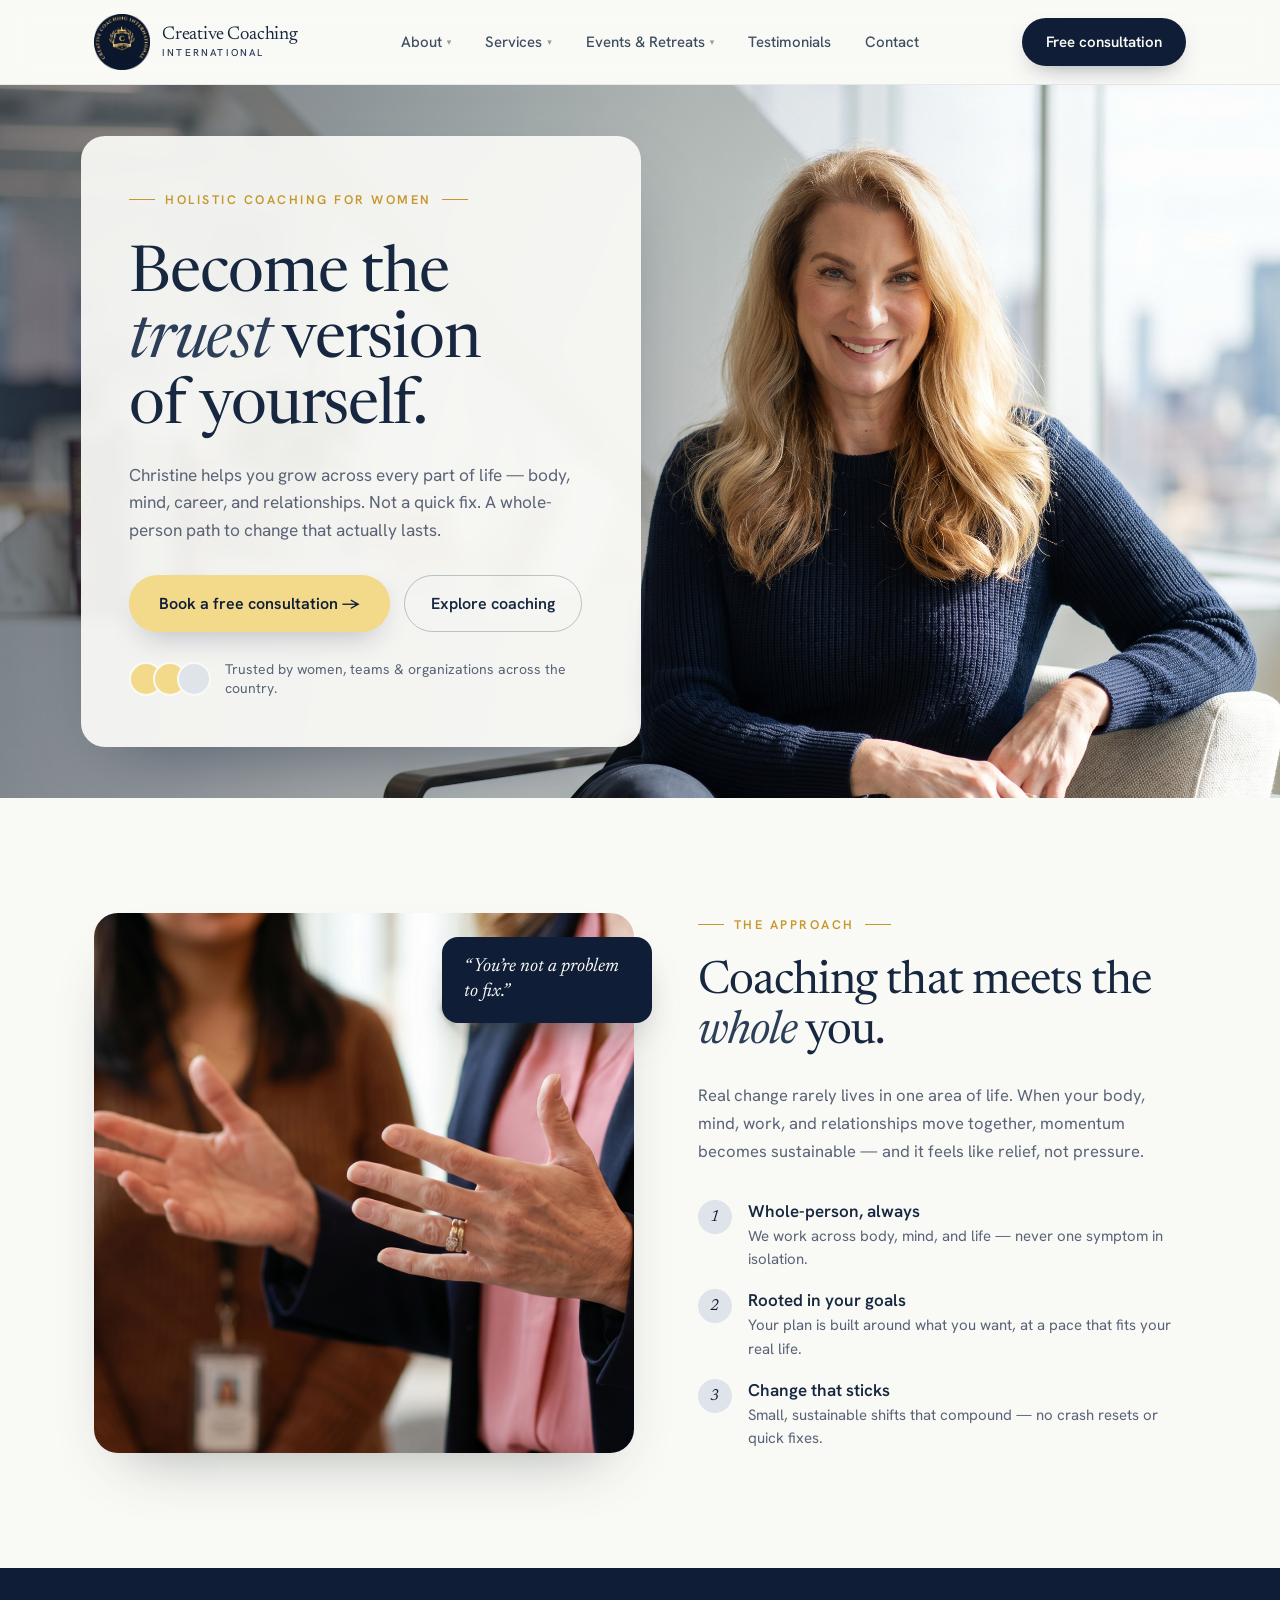
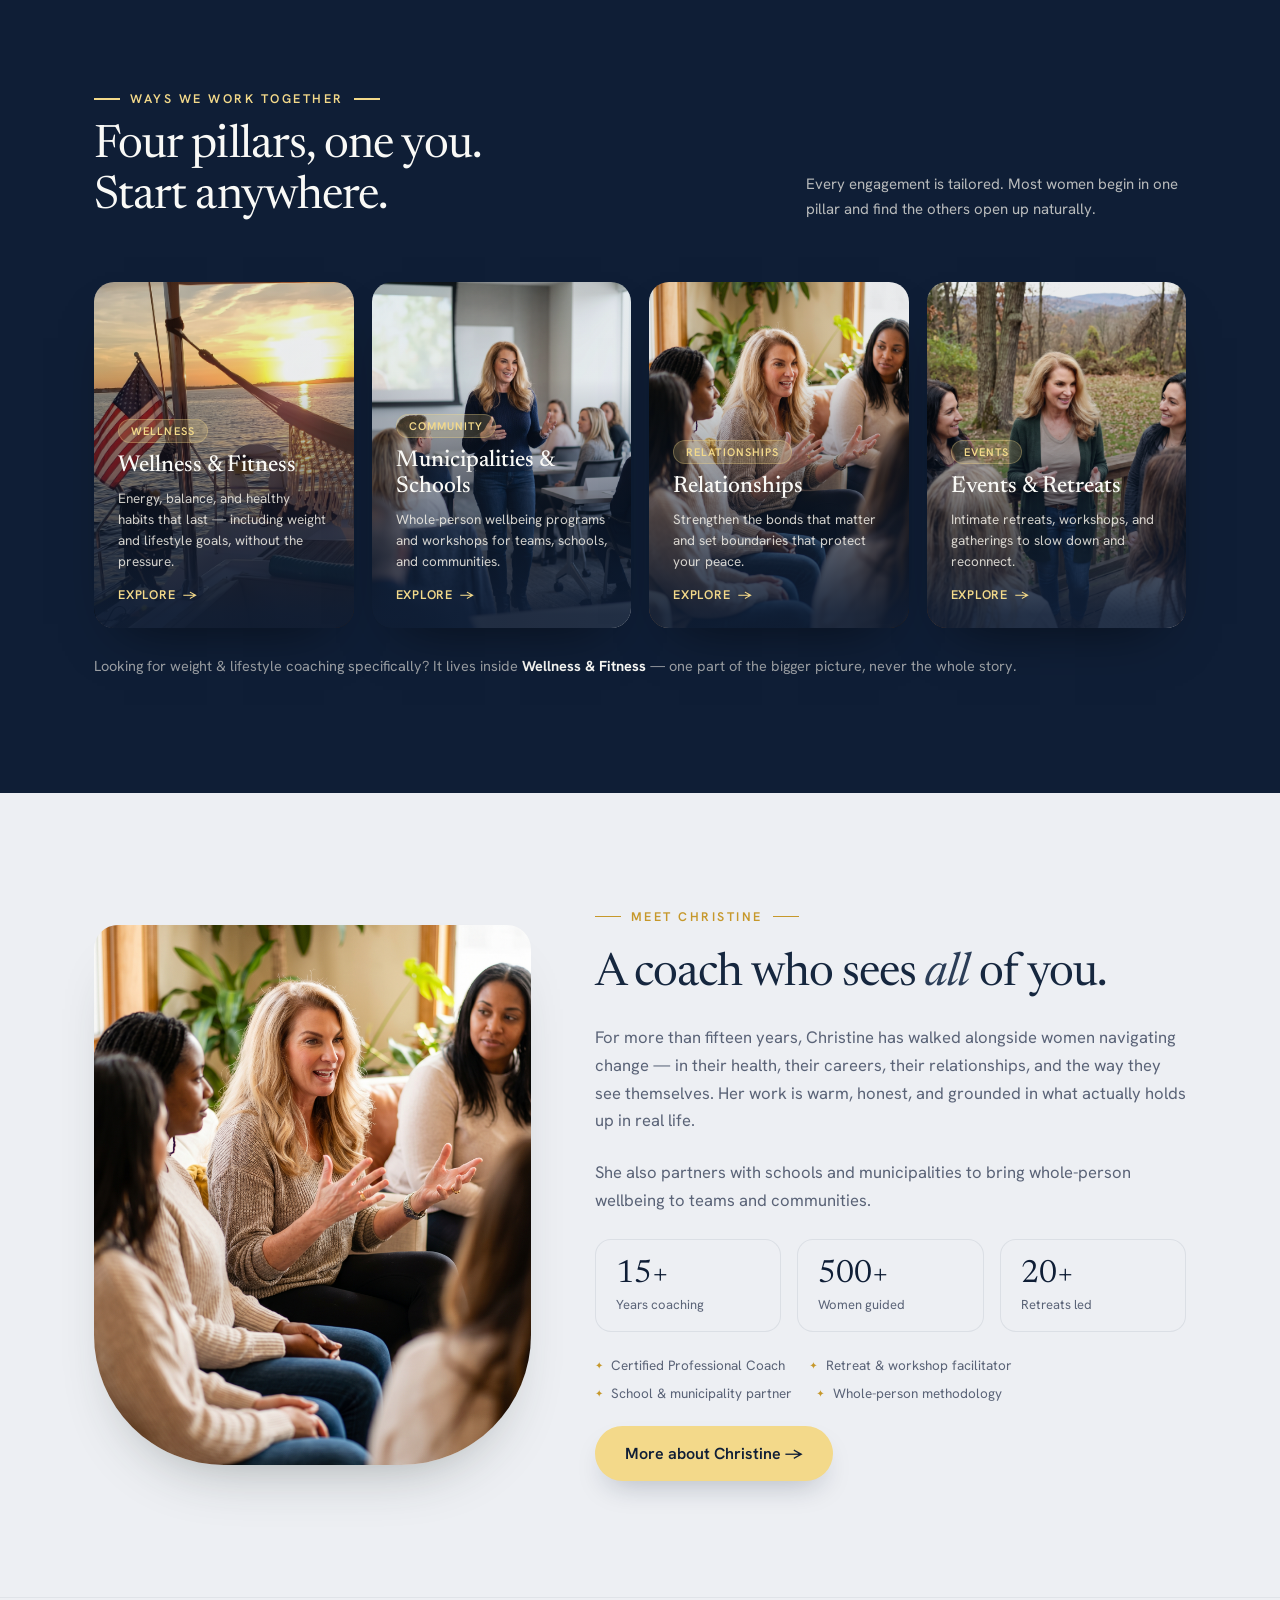
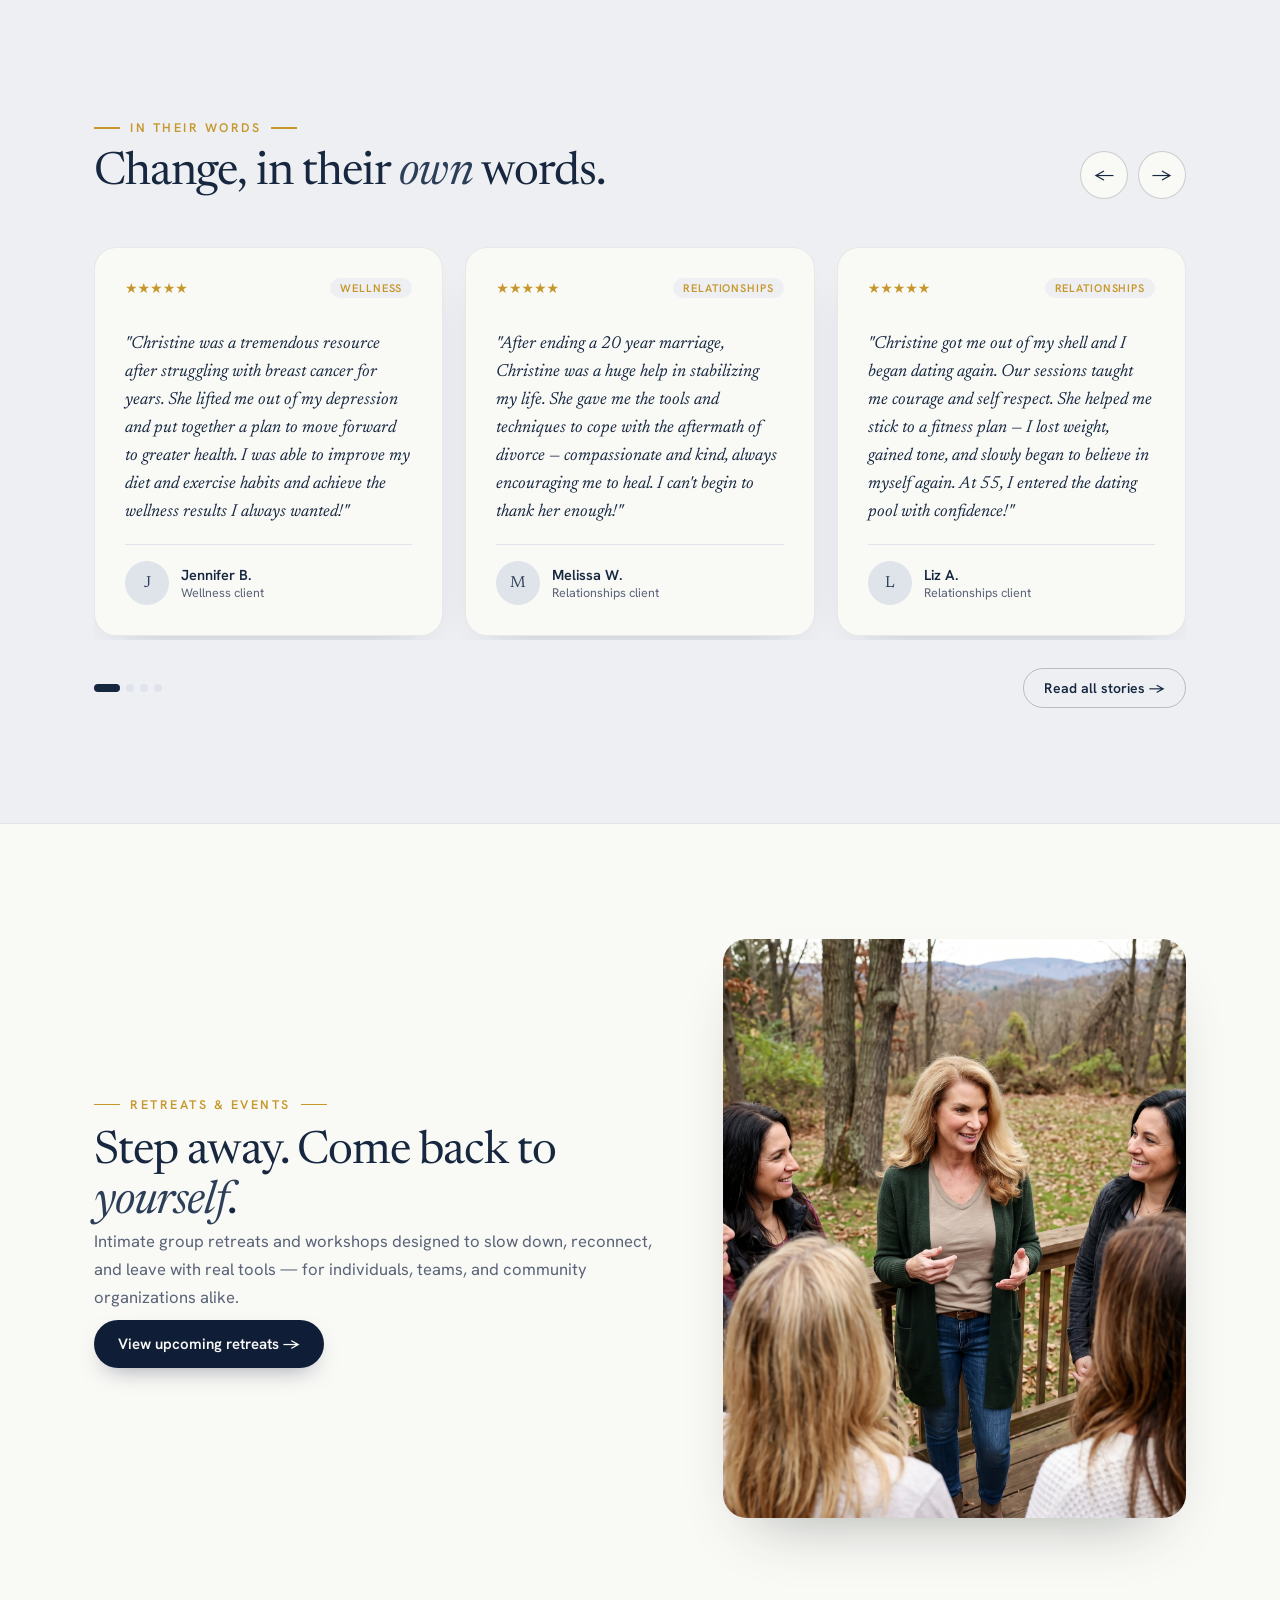
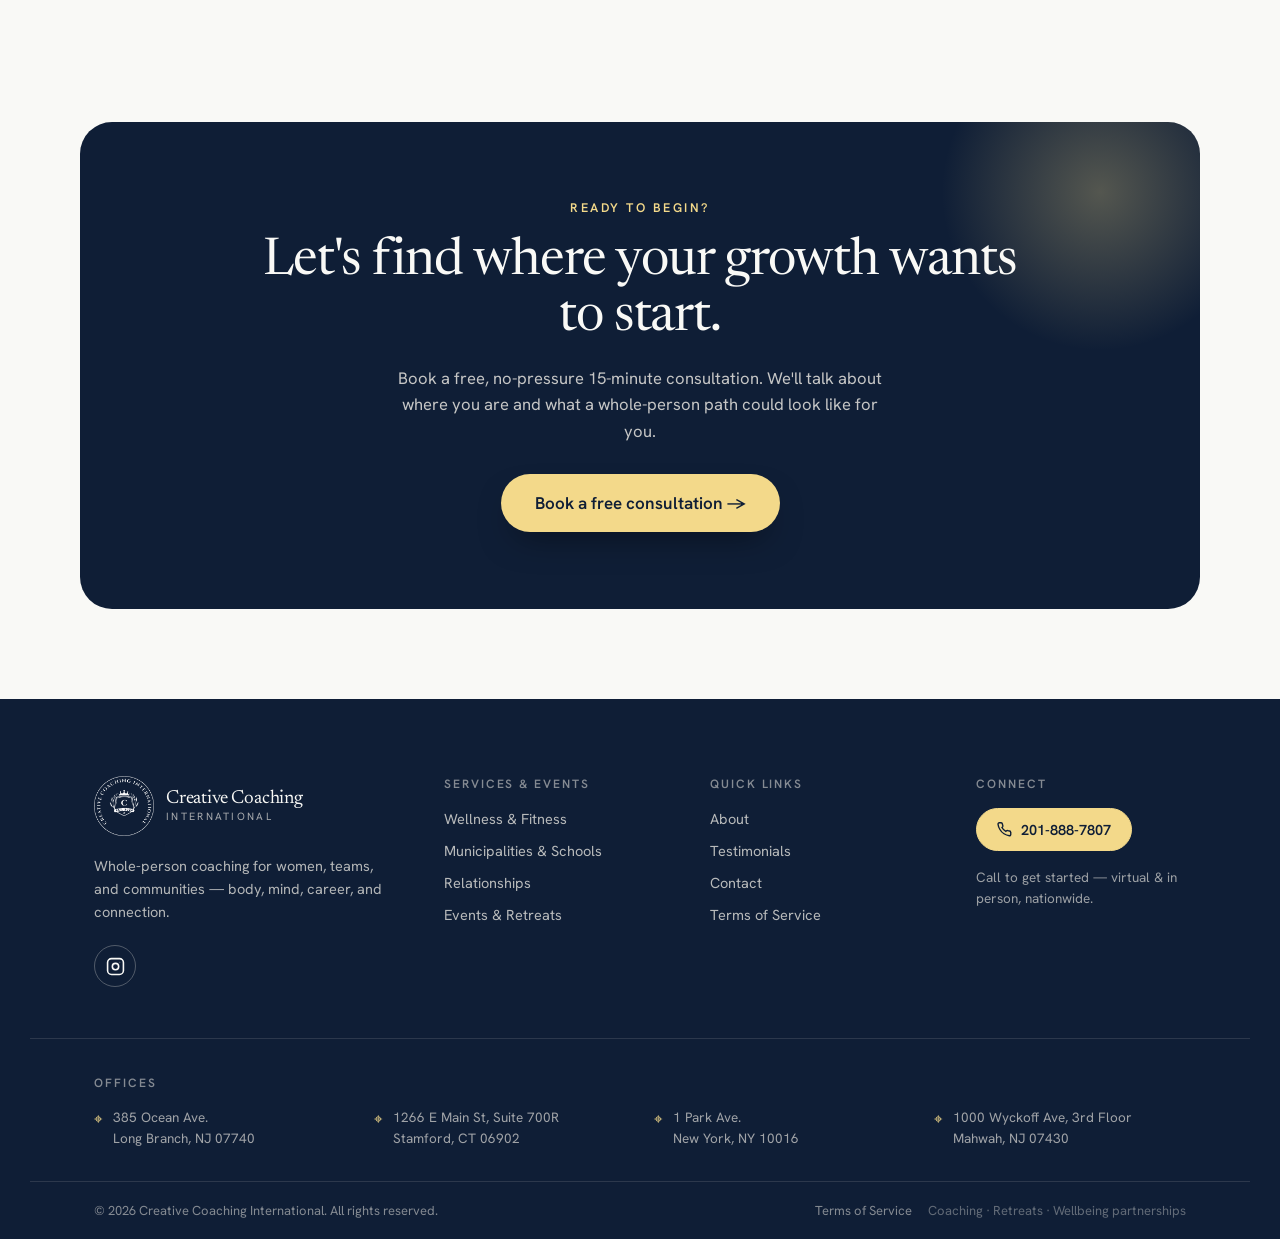
==== index.html @ 6510ab3c "Adding site files" ====
<!doctype html>
<html lang="en">
<head>
<meta charset="UTF-8">
<meta name="viewport" content="width=device-width, initial-scale=1.0">
<title>Creative Coaching International | Holistic Life Coach for Women</title>
<meta name="description" content="Holistic coaching for women — body, mind, career, and relationships. Book a free consultation with Christine today.">
<meta property="og:title" content="Creative Coaching International | Holistic Life Coach for Women">
<meta property="og:description" content="Holistic coaching for women — body, mind, career, and relationships.">
<meta property="og:image" content="images/christine-life-coach-for-women.jpeg">
<link rel="stylesheet" href="cci-styles.css">
<style>
/* ── PAGE-SPECIFIC: Home ── */

.hero {
  position: relative;
  min-height: clamp(500px,76vh,720px);
  display: flex;
  align-items: center;
  overflow: hidden;
}
.hero__bg {
  position: absolute;
  inset: 0;
  width: 100%;
  height: 100%;
  object-fit: cover;
  object-position: center 20%;
}
.hero__scrim {
  position: absolute;
  inset: 0;
  background: linear-gradient(105deg,rgba(15,30,54,.5),rgba(15,30,54,.15) 46%,transparent 70%);
}
.hero__inner {
  position: relative;
  z-index: 2;
  width: 100%;
  max-width: 1220px;
  margin: 0 auto;
  padding: clamp(22px,4vw,52px) clamp(16px,4vw,56px);
  display: grid;
  grid-template-columns: 1fr;
}
.hero__card {
  background: rgba(249,249,246,.94);
  backdrop-filter: blur(7px);
  -webkit-backdrop-filter: blur(7px);
  border-radius: 24px;
  padding: clamp(28px, 4vw, 48px);
  max-width: 560px;
  box-shadow: 0 34px 74px -34px rgba(15,30,54,.55);
  animation: rise .9s cubic-bezier(.2,.7,.2,1) both;
}
.hero__eyebrow { margin-bottom: 16px; color: var(--gold); }
.hero__eyebrow::before, .hero__eyebrow::after { background: var(--gold); }
.hero__title {
  font-family: var(--serif);
  font-weight: 400;
  font-size: clamp(38px,5vw,66px);
  line-height: 1.03;
  letter-spacing: -.02em;
  color: var(--ink);
  margin: 20px 0 0;
  text-wrap: balance;
}
.hero__sub {
  font-size: clamp(16px,1.35vw,19px);
  line-height: 1.6;
  color: var(--muted);
  max-width: 30em;
  margin: 20px 0 0;
}
.hero__btns {
  display: flex;
  gap: 14px;
  flex-wrap: wrap;
  margin-top: 30px;
}
.hero__trust {
  margin-top: 28px;
  display: flex;
  align-items: center;
  gap: 14px;
}
.hero__avatars {
  display: flex;
}
.hero__avatar {
  width: 34px;
  height: 34px;
  border-radius: 50%;
  border: 2px solid var(--cream);
  margin-left: -10px;
  flex-shrink: 0;
}
.hero__avatar:first-child { margin-left: 0; }
.hero__trust-text {
  font-size: 14px;
  color: var(--muted);
  line-height: 1.4;
}

/* Approach */
.approach { background: var(--cream); }
.approach__grid {
  display: grid;
  grid-template-columns: 1.05fr .95fr;
  gap: clamp(36px,5vw,72px);
  align-items: center;
}
.approach__media { position: relative; }
.approach__img {
  width: 100%;
  height: clamp(440px,44vw,540px);
  object-fit: cover;
  border-radius: 24px;
  box-shadow: 0 30px 60px -34px rgba(38,50,42,.42);
}
.approach__quote-card {
  position: absolute;
  top: 24px;
  right: -18px;
  background: var(--forest);
  border-radius: 16px;
  padding: 18px 22px;
  max-width: 210px;
  box-shadow: 0 20px 40px -20px rgba(38,50,42,.6);
  backdrop-filter: blur(6px);
  -webkit-backdrop-filter: blur(6px);
}
.approach__quote-text {
  font-family: var(--serif);
  font-size: 19px;
  font-style: italic;
  line-height: 1.3;
  color: var(--cream);
  margin: 0;
}
.approach__copy { display: flex; flex-direction: column; gap: 24px; }
.approach__principles {
  display: flex;
  flex-direction: column;
  gap: 18px;
  margin-top: 10px;
}
.principle {
  display: flex;
  gap: 16px;
  align-items: flex-start;
}
.principle__badge {
  width: 34px;
  height: 34px;
  border-radius: 50%;
  background: var(--sand);
  color: var(--forest);
  font-family: var(--serif);
  font-style: italic;
  font-size: 16px;
  display: flex;
  align-items: center;
  justify-content: center;
  flex-shrink: 0;
}
.principle__title {
  font-size: 17px;
  font-weight: 600;
  color: var(--ink);
  margin-bottom: 3px;
}
.principle__body { font-size: 15px; color: var(--muted); line-height: 1.55; }

/* Services */
.services {
  background: var(--forest);
  position: relative;
}
.services__header {
  display: flex;
  flex-wrap: wrap;
  align-items: flex-end;
  justify-content: space-between;
  gap: 20px;
  margin-bottom: clamp(40px, 5vw, 60px);
}
.services__header-left { flex: 1; }
.services__header-right {
  flex: 0 1 380px;
}
.services__grid {
  display: grid;
  grid-template-columns: repeat(4, 1fr);
  gap: 18px;
}
.services__note {
  margin: 26px 0 0;
  font-size: 14.5px;
  color: rgba(250,246,238,.6);
  line-height: 1.6;
}
.services__note strong { color: var(--cream); }

/* About */
.about-home { background: var(--cream2); }
.about-home__grid {
  display: grid;
  grid-template-columns: .85fr 1.15fr;
  gap: clamp(36px,5vw,72px);
  align-items: center;
}
.about-home__media { position: relative; }
.about-home__img {
  width: 100%;
  height: clamp(440px,44vw,540px);
  object-fit: cover;
  border-radius: 24px 24px 130px 130px;
  box-shadow: 0 30px 60px -34px rgba(38,50,42,.42);
}
.about-home__copy { display: flex; flex-direction: column; gap: 24px; }
.about-home__creds {
  display: flex;
  flex-wrap: wrap;
  gap: 10px 24px;
}
.about-home__cred {
  display: inline-flex;
  align-items: center;
  gap: 8px;
  font-size: 13.5px;
  color: var(--muted);
}
.about-home__cred-icon {
  color: var(--gold);
  font-size: 10px;
  flex-shrink: 0;
}

/* Testimonials */
.testimonials-home {
  background: var(--cream2);
  border-top: 1px solid rgba(22,39,63,.06);
  border-bottom: 1px solid rgba(22,39,63,.06);
}
.testimonials-home__header {
  display: flex;
  align-items: flex-end;
  justify-content: space-between;
  gap: 20px;
  margin-bottom: clamp(32px, 4vw, 48px);
}
.testimonials-home__heading { flex: 1; }
.testimonials-home__nav {
  display: flex;
  align-items: center;
  gap: 10px;
  flex-shrink: 0;
}

/* Retreats */
.retreats-section {
  background: var(--cream);
}
.retreats-section__grid {
  display: grid;
  grid-template-columns: 1.1fr .9fr;
  gap: clamp(40px,5vw,80px);
  align-items: center;
}
.retreats-section__img {
  width: 100%;
  aspect-ratio: 4/5;
  object-fit: cover;
  border-radius: 24px;
  box-shadow: var(--sh-img);
}

/* Responsive */
@media (max-width: 1100px) {
  .services__grid { grid-template-columns: repeat(2, 1fr); }
}
@media (max-width: 960px) {
  .approach__grid { grid-template-columns: 1fr; }
  .approach__quote-card { right: 0; top: 24px; max-width: 210px; padding: 18px 20px; }
  .about-home__grid { grid-template-columns: 1fr; }
  .about-home__img { max-width: 480px; aspect-ratio: 4/5; border-radius: 20px; }
  .retreats-section__grid { grid-template-columns: 1fr; }
  .services__header { flex-direction: column; }
}
@media (max-width: 768px) {
  .testimonials-home__header { flex-direction: column; align-items: flex-start; }
}
@media (max-width: 600px) {
  .services__grid { grid-template-columns: 1fr; }
  .hero__card { max-width: 100%; }
  .approach__quote-card { position: static; margin-top: 20px; }
}
</style>
</head>
<body>

<!-- HEADER -->
<header class="site-header">
  <div class="site-header__inner">
    <a href="index.html" class="site-header__logo" aria-label="Creative Coaching International home">
      <img src="images/creative-coaching-international-logo.png" alt="" class="site-header__logo-img" width="56" height="56">
      <div class="site-header__logo-text">
        <span class="site-header__logo-name">Creative Coaching</span>
        <span class="site-header__logo-sub">International</span>
      </div>
    </a>
    <nav class="site-header__nav" aria-label="Primary navigation">
      <div class="dropdown" role="none">
        <button class="dropdown__toggle nav-link" aria-haspopup="true" aria-expanded="false">
          About <span class="dropdown__arrow" aria-hidden="true">▾</span>
        </button>
        <div class="dropdown__menu" role="menu">
          <a href="about.html#aboutus"  class="dropdown__item" role="menuitem">About Us</a>
          <a href="about.html#bio"      class="dropdown__item" role="menuitem">Bio</a>
          <a href="about.html#career"   class="dropdown__item" role="menuitem">Career</a>
          <a href="about.html#mission"  class="dropdown__item" role="menuitem">Mission</a>
        </div>
      </div>
      <div class="dropdown" role="none">
        <button class="dropdown__toggle nav-link" aria-haspopup="true" aria-expanded="false">
          Services <span class="dropdown__arrow" aria-hidden="true">▾</span>
        </button>
        <div class="dropdown__menu" role="menu">
          <a href="wellness.html"       class="dropdown__item" role="menuitem">Wellness &amp; Fitness</a>
          <a href="schools.html"        class="dropdown__item" role="menuitem">Municipalities &amp; Schools</a>
          <a href="relationships.html"  class="dropdown__item" role="menuitem">Relationships</a>
        </div>
      </div>
      <div class="dropdown" role="none">
        <button class="dropdown__toggle nav-link" aria-haspopup="true" aria-expanded="false">
          Events &amp; Retreats <span class="dropdown__arrow" aria-hidden="true">▾</span>
        </button>
        <div class="dropdown__menu" role="menu">
          <a href="events.html#retreats"  class="dropdown__item" role="menuitem">Retreats &amp; Workshops</a>
          <a href="events.html#book"      class="dropdown__item" role="menuitem">Book an Event</a>
          <a href="events.html#offerings" class="dropdown__item" role="menuitem">Ways to Gather</a>
          <a href="events.html#past"      class="dropdown__item" role="menuitem">Past Events</a>
        </div>
      </div>
      <a href="testimonials.html" class="nav-link">Testimonials</a>
      <a href="contact.html"      class="nav-link">Contact</a>
    </nav>
    <a href="contact.html" class="btn btn-dark site-header__cta">Free consultation</a>
    <button class="hamburger" id="hamburger" aria-label="Open menu" aria-expanded="false" aria-controls="mobileMenu">
      <span class="hamburger__bar"></span><span class="hamburger__bar"></span><span class="hamburger__bar"></span>
    </button>
  </div>
</header>

<!-- MOBILE MENU -->
<div class="mobile-menu" id="mobileMenu" aria-modal="true" role="dialog" aria-label="Navigation menu">
  <div class="mobile-menu__top">
    <span class="mobile-menu__brand">Creative Coaching</span>
    <button class="mobile-menu__close" id="mobileClose" aria-label="Close menu">&times;</button>
  </div>
  <nav class="mobile-menu__nav">
    <a href="index.html"         class="mobile-menu__link">Home</a>
    <a href="about.html"         class="mobile-menu__link">About</a>
    <a href="wellness.html"      class="mobile-menu__sub">— Wellness &amp; Fitness</a>
    <a href="schools.html"       class="mobile-menu__sub">— Municipalities &amp; Schools</a>
    <a href="relationships.html" class="mobile-menu__sub">— Relationships</a>
    <a href="events.html"        class="mobile-menu__link">Events &amp; Retreats</a>
    <a href="testimonials.html"  class="mobile-menu__link">Testimonials</a>
    <a href="contact.html"       class="mobile-menu__link">Contact</a>
  </nav>
  <a href="contact.html" class="mobile-menu__cta">Book a free 15-min consultation</a>
</div>

<!-- HERO -->
<section class="hero" aria-label="Hero">
  <img src="images/christine-life-coach-for-women.jpeg" alt="Christine, holistic life coach for women" class="hero__bg">
  <div class="hero__scrim" aria-hidden="true"></div>
  <div class="hero__inner">
    <div class="hero__card">
      <p class="eyebrow hero__eyebrow">Holistic coaching for women</p>
      <h1 class="hero__title">Become the <em style="font-style:italic;color:var(--olive);">truest</em> version of yourself.</h1>
      <p class="hero__sub">Christine helps you grow across every part of life — body, mind, career, and relationships. Not a quick fix. A whole-person path to change that actually lasts.</p>
      <div class="hero__btns">
        <a href="contact.html" class="btn btn-gold">Book a free consultation →</a>
        <a href="#services"    class="btn btn-outline">Explore coaching</a>
      </div>
      <div class="hero__trust" aria-label="Social proof">
        <div class="hero__avatars" aria-hidden="true">
          <div class="hero__avatar" style="background:#F3D98A;"></div>
          <div class="hero__avatar" style="background:#F3D98A;"></div>
          <div class="hero__avatar" style="background:#DFE3EA;"></div>
        </div>
        <p class="hero__trust-text">Trusted by women, teams &amp; organizations across the country.</p>
      </div>
    </div>
  </div>
</section>

<!-- APPROACH -->
<section id="approach" class="approach section-pad" aria-labelledby="approach-heading">
  <div class="container">
    <div class="approach__grid">
      <div class="approach__media">
        <img src="images/womens-life-coaching-support.jpeg" alt="Christine coaching a woman" class="approach__img">
        <div class="approach__quote-card" aria-hidden="true">
          <p class="approach__quote-text">&#8220;You&#8217;re not a problem to fix.&#8221;</p>
        </div>
      </div>
      <div class="approach__copy">
        <p class="eyebrow" style="color:var(--gold);">The approach</p>
        <h2 class="h-section" id="approach-heading">Coaching that meets the <em class="h-em">whole</em> you.</h2>
        <p class="body-lg">Real change rarely lives in one area of life. When your body, mind, work, and relationships move together, momentum becomes sustainable — and it feels like relief, not pressure.</p>
        <div class="approach__principles" role="list">
          <div class="principle" role="listitem">
            <div class="principle__badge" aria-hidden="true">1</div>
            <div>
              <p class="principle__title">Whole-person, always</p>
              <p class="principle__body">We work across body, mind, and life — never one symptom in isolation.</p>
            </div>
          </div>
          <div class="principle" role="listitem">
            <div class="principle__badge" aria-hidden="true">2</div>
            <div>
              <p class="principle__title">Rooted in your goals</p>
              <p class="principle__body">Your plan is built around what you want, at a pace that fits your real life.</p>
            </div>
          </div>
          <div class="principle" role="listitem">
            <div class="principle__badge" aria-hidden="true">3</div>
            <div>
              <p class="principle__title">Change that sticks</p>
              <p class="principle__body">Small, sustainable shifts that compound — no crash resets or quick fixes.</p>
            </div>
          </div>
        </div>
      </div>
    </div>
  </div>
</section>

<!-- SERVICES -->
<section id="services" class="services section-pad" aria-labelledby="services-heading">
  <div class="container">
    <div class="services__header">
      <div class="services__header-left">
        <p class="eyebrow services__eyebrow eyebrow--light" style="margin-bottom:14px;">Ways we work together</p>
        <h2 class="h-section" id="services-heading" style="color:var(--cream);margin-bottom:0;max-width:15em;">Four pillars, one you.<br>Start anywhere.</h2>
      </div>
      <div class="services__header-right">
        <p class="body-lg body-lg--light" style="margin:0;font-size:15px;color:rgba(250,246,238,.72);">Every engagement is tailored. Most women begin in one pillar and find the others open up naturally.</p>
      </div>
    </div>
    <div class="services__grid">
      <a href="wellness.html" class="svc-card" aria-label="Wellness &amp; Fitness">
        <img src="images/find-your-focus-relax-retreat.jpeg" alt="Wellness retreat" class="svc-card__img">
        <div class="svc-card__overlay" aria-hidden="true"></div>
        <div class="svc-card__body">
          <span class="svc-card__tag">Wellness</span>
          <h3 class="svc-card__title">Wellness &amp; Fitness</h3>
          <p class="svc-card__desc">Energy, balance, and healthy habits that last — including weight and lifestyle goals, without the pressure.</p>
          <span class="svc-card__arrow" aria-hidden="true">Explore &nbsp;→</span>
        </div>
      </a>
      <a href="schools.html" class="svc-card" aria-label="Municipalities &amp; Schools">
        <img src="images/coaching-women-group-outing.jpeg" alt="Group coaching outing" class="svc-card__img">
        <div class="svc-card__overlay" aria-hidden="true"></div>
        <div class="svc-card__body">
          <span class="svc-card__tag">Community</span>
          <h3 class="svc-card__title">Municipalities &amp; Schools</h3>
          <p class="svc-card__desc">Whole-person wellbeing programs and workshops for teams, schools, and communities.</p>
          <span class="svc-card__arrow" aria-hidden="true">Explore &nbsp;→</span>
        </div>
      </a>
      <a href="relationships.html" class="svc-card" aria-label="Relationships">
        <img src="images/meet-christine-life-coach.jpeg" alt="Relationship coaching" class="svc-card__img">
        <div class="svc-card__overlay" aria-hidden="true"></div>
        <div class="svc-card__body">
          <span class="svc-card__tag">Relationships</span>
          <h3 class="svc-card__title">Relationships</h3>
          <p class="svc-card__desc">Strengthen the bonds that matter and set boundaries that protect your peace.</p>
          <span class="svc-card__arrow" aria-hidden="true">Explore &nbsp;→</span>
        </div>
      </a>
      <a href="events.html" class="svc-card" aria-label="Events &amp; Retreats">
        <img src="images/womens-wellness-retreat-group.jpeg" alt="Women's wellness retreat group" class="svc-card__img">
        <div class="svc-card__overlay" aria-hidden="true"></div>
        <div class="svc-card__body">
          <span class="svc-card__tag">Events</span>
          <h3 class="svc-card__title">Events &amp; Retreats</h3>
          <p class="svc-card__desc">Intimate retreats, workshops, and gatherings to slow down and reconnect.</p>
          <span class="svc-card__arrow" aria-hidden="true">Explore &nbsp;→</span>
        </div>
      </a>
    </div>
    <p class="services__note">Looking for weight &amp; lifestyle coaching specifically? It lives inside <strong>Wellness &amp; Fitness</strong> — one part of the bigger picture, never the whole story.</p>
  </div>
</section>

<!-- ABOUT / MEET CHRISTINE -->
<section id="about" class="about-home section-pad" aria-labelledby="about-heading">
  <div class="container">
    <div class="about-home__grid">
      <div class="about-home__media">
        <img src="images/meet-christine-life-coach.jpeg" alt="Christine, life coach" class="about-home__img">
      </div>
      <div class="about-home__copy">
        <p class="eyebrow" style="color:var(--gold);">Meet Christine</p>
        <h2 class="h-section" id="about-heading">A coach who sees <em class="h-em">all</em> of you.</h2>
        <p class="body-lg">For more than fifteen years, Christine has walked alongside women navigating change — in their health, their careers, their relationships, and the way they see themselves. Her work is warm, honest, and grounded in what actually holds up in real life.</p>
        <p class="body-lg">She also partners with schools and municipalities to bring whole-person wellbeing to teams and communities.</p>
        <div class="stats-row" aria-label="Key statistics">
          <div class="stat-chip">
            <div class="stat-chip__num">15+</div>
            <div class="stat-chip__label">Years coaching</div>
          </div>
          <div class="stat-chip">
            <div class="stat-chip__num">500+</div>
            <div class="stat-chip__label">Women guided</div>
          </div>
          <div class="stat-chip">
            <div class="stat-chip__num">20+</div>
            <div class="stat-chip__label">Retreats led</div>
          </div>
        </div>
        <div class="about-home__creds" aria-label="Credentials">
          <div class="about-home__cred"><span class="about-home__cred-icon">✦</span>Certified Professional Coach</div>
          <div class="about-home__cred"><span class="about-home__cred-icon">✦</span>Retreat &amp; workshop facilitator</div>
          <div class="about-home__cred"><span class="about-home__cred-icon">✦</span>School &amp; municipality partner</div>
          <div class="about-home__cred"><span class="about-home__cred-icon">✦</span>Whole-person methodology</div>
        </div>
        <div>
          <a href="about.html" class="btn btn-gold">More about Christine →</a>
        </div>
      </div>
    </div>
  </div>
</section>

<!-- TESTIMONIALS CAROUSEL -->
<section class="testimonials-home section-pad" aria-labelledby="testimonials-heading">
  <div class="container">
    <div class="testimonials-home__header">
      <div class="testimonials-home__heading">
        <p class="eyebrow" style="margin-bottom:12px;">In their words</p>
        <h2 class="h-section" id="testimonials-heading">Change, in their <em class="h-em">own</em> words.</h2>
      </div>
      <div class="testimonials-home__nav">
        <button class="tcar-btn" id="tcarPrev" aria-label="Previous testimonial">&#8592;</button>
        <button class="tcar-btn" id="tcarNext" aria-label="Next testimonial">&#8594;</button>
      </div>
    </div>

    <div class="tcar-wrap">
      <div class="tcar-track" id="tcarTrack" aria-live="polite">

        <article class="tcar-card">
          <div style="display:flex;align-items:center;justify-content:space-between;margin-bottom:14px;">
            <div class="tcar-stars" aria-label="5 stars">★★★★★</div>
            <span class="tcar-tag">Wellness</span>
          </div>
          <blockquote class="tcar-quote">"Christine was a tremendous resource after struggling with breast cancer for years. She lifted me out of my depression and put together a plan to move forward to greater health. I was able to improve my diet and exercise habits and achieve the wellness results I always wanted!"</blockquote>
          <div class="tcar-footer">
            <div class="tcar-avatar" aria-hidden="true">J</div>
            <div>
              <div class="tcar-name">Jennifer B.</div>
              <div class="tcar-role">Wellness client</div>
            </div>
          </div>
        </article>

        <article class="tcar-card">
          <div style="display:flex;align-items:center;justify-content:space-between;margin-bottom:14px;">
            <div class="tcar-stars" aria-label="5 stars">★★★★★</div>
            <span class="tcar-tag">Relationships</span>
          </div>
          <blockquote class="tcar-quote">"After ending a 20 year marriage, Christine was a huge help in stabilizing my life. She gave me the tools and techniques to cope with the aftermath of divorce — compassionate and kind, always encouraging me to heal. I can't begin to thank her enough!"</blockquote>
          <div class="tcar-footer">
            <div class="tcar-avatar" aria-hidden="true">M</div>
            <div>
              <div class="tcar-name">Melissa W.</div>
              <div class="tcar-role">Relationships client</div>
            </div>
          </div>
        </article>

        <article class="tcar-card">
          <div style="display:flex;align-items:center;justify-content:space-between;margin-bottom:14px;">
            <div class="tcar-stars" aria-label="5 stars">★★★★★</div>
            <span class="tcar-tag">Relationships</span>
          </div>
          <blockquote class="tcar-quote">"Christine got me out of my shell and I began dating again. Our sessions taught me courage and self respect. She helped me stick to a fitness plan — I lost weight, gained tone, and slowly began to believe in myself again. At 55, I entered the dating pool with confidence!"</blockquote>
          <div class="tcar-footer">
            <div class="tcar-avatar" aria-hidden="true">L</div>
            <div>
              <div class="tcar-name">Liz A.</div>
              <div class="tcar-role">Relationships client</div>
            </div>
          </div>
        </article>

        <article class="tcar-card">
          <div style="display:flex;align-items:center;justify-content:space-between;margin-bottom:14px;">
            <div class="tcar-stars" aria-label="5 stars">★★★★★</div>
            <span class="tcar-tag">Career</span>
          </div>
          <blockquote class="tcar-quote">"After being laid off at 60 from a corporate career, Christine motivated me to look within and see what I wanted from the rest of my life. We navigated self-employment together, and I found the satisfaction I always wanted in business ownership. I love my new life now."</blockquote>
          <div class="tcar-footer">
            <div class="tcar-avatar" aria-hidden="true">J</div>
            <div>
              <div class="tcar-name">Jessica N.</div>
              <div class="tcar-role">Career client</div>
            </div>
          </div>
        </article>

      </div>
    </div>

    <div class="tcar-controls" aria-label="Carousel controls">
      <div class="tcar-dots" id="tcarDots" role="group" aria-label="Testimonial pagination"></div>
      <a href="testimonials.html" class="btn btn-outline" style="margin-left:auto;font-size:14px;padding:10px 20px;">Read all stories →</a>
    </div>
  </div>
</section>

<!-- RETREATS -->
<section id="retreats" class="retreats-section section-pad" aria-labelledby="retreats-heading">
  <div class="container">
    <div class="retreats-section__grid">
      <div>
        <p class="eyebrow" style="margin-bottom:14px;">Retreats &amp; events</p>
        <h2 class="h-section" id="retreats-heading">Step away. Come back to <em class="h-em">yourself</em>.</h2>
        <p class="body-lg">Intimate group retreats and workshops designed to slow down, reconnect, and leave with real tools — for individuals, teams, and community organizations alike.</p>
        <a href="events.html#book" class="btn btn-dark" style="margin-top:8px;">View upcoming retreats →</a>
      </div>
      <div>
        <img src="images/womens-wellness-retreat-group.jpeg" alt="Women's wellness retreat group" class="retreats-section__img">
      </div>
    </div>
  </div>
</section>

<!-- BOOK CTA -->
<section id="book" style="padding:clamp(48px,7vw,96px) clamp(16px,5vw,64px);">
  <div style="max-width:1120px;margin:0 auto;background:var(--forest);color:var(--cream);border-radius:32px;padding:clamp(44px,6vw,80px) clamp(28px,5vw,72px);text-align:center;position:relative;overflow:hidden;">
    <div aria-hidden="true" style="position:absolute;top:-90px;right:-60px;width:320px;height:320px;border-radius:50%;background:radial-gradient(circle,rgba(243,217,138,.3),transparent 70%);pointer-events:none;"></div>
    <p style="position:relative;text-transform:uppercase;letter-spacing:.2em;font-size:12.5px;font-weight:600;color:var(--clay2);margin:0 0 18px;">Ready to begin?</p>
    <h2 style="position:relative;font-family:var(--serif);font-weight:400;font-size:clamp(30px,4.2vw,52px);line-height:1.08;letter-spacing:-.02em;color:var(--cream);margin:0 auto;max-width:15em;">Let's find where your growth wants to start.</h2>
    <p style="position:relative;font-size:clamp(16px,1.3vw,18px);line-height:1.6;color:rgba(250,246,238,.78);max-width:30em;margin:18px auto 0;">Book a free, no-pressure 15-minute consultation. We'll talk about where you are and what a whole-person path could look like for you.</p>
    <a href="contact.html" style="position:relative;display:inline-flex;align-items:center;gap:10px;margin-top:30px;background:var(--clay);color:var(--forest);text-decoration:none;padding:18px 34px;border-radius:999px;font-weight:600;font-size:17px;box-shadow:0 16px 34px -14px rgba(0,0,0,.5);">Book a free consultation →</a>
  </div>
</section>

<!-- FOOTER -->
<footer class="site-footer">
  <div class="site-footer__top">
    <div class="site-footer__brand">
      <div class="site-footer__logo">
        <img src="images/creative-coaching-international-logo-white.png" alt="Creative Coaching International logo" class="site-footer__logo-img" width="60" height="60">
        <div class="site-footer__logo-text">
          <span class="site-footer__logo-name">Creative Coaching</span>
          <span class="site-footer__logo-sub">International</span>
        </div>
      </div>
      <p class="site-footer__tagline">Whole-person coaching for women, teams, and communities — body, mind, career, and connection.</p>
      <a href="https://www.instagram.com/creativecoachinginternational/" target="_blank" rel="noopener" class="site-footer__ig-btn" aria-label="Instagram">
        <svg width="19" height="19" viewBox="0 0 24 24" fill="none" stroke="currentColor" stroke-width="2" aria-hidden="true"><rect x="2" y="2" width="20" height="20" rx="5" ry="5"/><circle cx="12" cy="12" r="4"/><circle cx="17.5" cy="6.5" r=".5" fill="currentColor" stroke="none"/></svg>
      </a>
    </div>
    <div>
      <p class="site-footer__col-title">Services &amp; Events</p>
      <ul class="site-footer__col-links">
        <li><a href="wellness.html"      class="site-footer__link">Wellness &amp; Fitness</a></li>
        <li><a href="schools.html"       class="site-footer__link">Municipalities &amp; Schools</a></li>
        <li><a href="relationships.html" class="site-footer__link">Relationships</a></li>
        <li><a href="events.html"        class="site-footer__link">Events &amp; Retreats</a></li>
      </ul>
    </div>
    <div>
      <p class="site-footer__col-title">Quick Links</p>
      <ul class="site-footer__col-links">
        <li><a href="about.html"        class="site-footer__link">About</a></li>
        <li><a href="testimonials.html" class="site-footer__link">Testimonials</a></li>
        <li><a href="contact.html"      class="site-footer__link">Contact</a></li>
        <li><a href="terms.html"        class="site-footer__link">Terms of Service</a></li>
      </ul>
    </div>
    <div>
      <p class="site-footer__col-title">Connect</p>
      <a href="tel:+12018887807" class="site-footer__phone-btn">
        <svg width="15" height="15" viewBox="0 0 24 24" fill="none" stroke="currentColor" stroke-width="2.2" aria-hidden="true"><path d="M22 16.92v3a2 2 0 0 1-2.18 2 19.79 19.79 0 0 1-8.63-3.07A19.5 19.5 0 0 1 4.69 12 19.79 19.79 0 0 1 1.62 3.38 2 2 0 0 1 3.6 1.21h3a2 2 0 0 1 2 1.72c.127.96.361 1.903.7 2.81a2 2 0 0 1-.45 2.11L7.91 8.75a16 16 0 0 0 6.29 6.29l.95-.95a2 2 0 0 1 2.11-.45c.907.339 1.85.573 2.81.7a2 2 0 0 1 1.72 2.03z"/></svg>
        201-888-7807
      </a>
      <p class="site-footer__connect-info">Call to get started — virtual &amp; in person, nationwide.</p>
    </div>
  </div>
  <div class="site-footer__offices">
    <p class="site-footer__offices-label">Offices</p>
    <div class="site-footer__offices-grid">
      <div class="site-footer__office"><span class="site-footer__office-marker">⌖</span><span>385 Ocean Ave.<br>Long Branch, NJ 07740</span></div>
      <div class="site-footer__office"><span class="site-footer__office-marker">⌖</span><span>1266 E Main St, Suite 700R<br>Stamford, CT 06902</span></div>
      <div class="site-footer__office"><span class="site-footer__office-marker">⌖</span><span>1 Park Ave.<br>New York, NY 10016</span></div>
      <div class="site-footer__office"><span class="site-footer__office-marker">⌖</span><span>1000 Wyckoff Ave, 3rd Floor<br>Mahwah, NJ 07430</span></div>
    </div>
  </div>
  <div class="site-footer__bottom">
    <p class="site-footer__copy">&copy; 2026 Creative Coaching International. All rights reserved.</p>
    <span style="display:inline-flex;align-items:center;gap:16px;">
      <a href="terms.html" class="site-footer__terms">Terms of Service</a>
      <span style="opacity:.5;font-size:13px;">Coaching · Retreats · Wellbeing partnerships</span>
    </span>
  </div>
</footer>

<div class="lightbox-overlay" id="lightboxOverlay" role="dialog" aria-modal="true" aria-label="Event flyer">
  <button class="lightbox-close" id="lightboxClose" aria-label="Close">&times;</button>
  <img class="lightbox-img" id="lightboxImg" src="" alt="">
</div>

<script src="cci-main.js"></script>
</body>
</html>
---- cci-styles.css ----
/* =========================================================
   Creative Coaching International — Shared Stylesheet
   ========================================================= */

/* === GOOGLE FONTS === */
@import url('https://fonts.googleapis.com/css2?family=Newsreader:ital,opsz,wght@0,6..72,400;0,6..72,500;0,6..72,600;1,6..72,400;1,6..72,500&family=Hanken+Grotesk:wght@400;500;600;700&display=swap');

/* === DESIGN TOKENS === */
:root {
  --cream:  #F9F9F6;
  --cream2: #EDEFF3;
  --sand:   #DFE3EA;
  --ink:    #16273F;
  --forest: #0F1E36;
  --olive:  #2C3E58;
  --sage:   #F3D98A;
  --clay:   #F3D98A;
  --clay2:  #F3D98A;
  --muted:  #5A6377;
  --gold:   #C6982B;
  --serif:  'Newsreader', Georgia, serif;
  --sans:   'Hanken Grotesk', system-ui, sans-serif;
  --r-card: 20px;
  --r-btn:  999px;
  --sh-img: 0 30px 60px -34px rgba(38,50,42,.42);
  --sh-card: 0 22px 46px -22px rgba(15,30,54,.3);
  --sh-hero: 0 34px 74px -34px rgba(15,30,54,.55);
}

/* === RESET === */
*, *::before, *::after { box-sizing: border-box; margin: 0; padding: 0; }
html { scroll-behavior: smooth; font-size: 16px; }
body {
  background: var(--cream);
  color: var(--ink);
  font-family: var(--sans);
  -webkit-font-smoothing: antialiased;
  -moz-osx-font-smoothing: grayscale;
}
::selection { background: var(--clay); color: var(--forest); }
a { color: inherit; text-decoration: none; }
img { max-width: 100%; display: block; }
button, input, select, textarea { font-family: var(--sans); }
ul, ol { list-style: none; }

/* === ANIMATIONS === */
@keyframes rise {
  from { opacity: 0; transform: translateY(22px); }
  to   { opacity: 1; transform: translateY(0); }
}
@keyframes fadein {
  from { opacity: 0; }
  to   { opacity: 1; }
}
.rise { animation: rise .9s cubic-bezier(.2,.7,.2,1) both; }
@media (prefers-reduced-motion: reduce) {
  .rise, * { animation-duration: .01ms !important; transition-duration: .01ms !important; }
}

/* === LAYOUT === */
.container {
  max-width: 1220px;
  margin: 0 auto;
  padding-left:  clamp(20px, 5vw, 64px);
  padding-right: clamp(20px, 5vw, 64px);
}
.section-pad {
  padding-top:    clamp(64px, 9vw, 130px);
  padding-bottom: clamp(64px, 9vw, 130px);
}

/* === EYEBROW === */
.eyebrow {
  display: inline-flex;
  align-items: center;
  gap: 10px;
  text-transform: uppercase;
  letter-spacing: .2em;
  font-size: 12.5px;
  font-weight: 600;
  color: var(--gold);
}
.eyebrow--light { color: var(--clay2); }
.eyebrow::before, .eyebrow::after {
  content: '';
  display: block;
  width: 26px;
  height: 1.5px;
  background: currentColor;
  flex-shrink: 0;
}

/* === HEADINGS === */
.h-display {
  font-family: var(--serif);
  font-weight: 400;
  font-size: clamp(38px, 5vw, 66px);
  line-height: 1.03;
  letter-spacing: -.02em;
}
.h-section {
  font-family: var(--serif);
  font-weight: 400;
  font-size: clamp(30px, 3.6vw, 46px);
  line-height: 1.1;
  letter-spacing: -.02em;
}
.h-em { font-style: italic; color: var(--olive); }
.h-em--light { font-style: italic; color: var(--clay2); }

/* === BODY COPY === */
.body-lg {
  font-size: clamp(16px, 1.3vw, 18px);
  line-height: 1.68;
  color: var(--muted);
}
.body-lg--light { color: rgba(249,249,246,.78); }

/* === BUTTONS === */
.btn {
  display: inline-flex;
  align-items: center;
  justify-content: center;
  gap: 10px;
  border: none;
  cursor: pointer;
  font-family: var(--sans);
  font-weight: 600;
  border-radius: var(--r-btn);
  transition: background .15s ease, transform .15s ease, box-shadow .15s ease;
  white-space: nowrap;
  text-decoration: none;
}
.btn-gold {
  background: var(--clay);
  color: var(--forest);
  padding: 17px 30px;
  font-size: 16px;
  box-shadow: 0 14px 30px -12px rgba(15,30,54,.28);
}
.btn-gold:hover { background: #E7C766; transform: translateY(-1px); }
.btn-dark {
  background: var(--forest);
  color: var(--cream);
  padding: 14px 24px;
  font-size: 15px;
  box-shadow: 0 10px 24px -12px rgba(15,30,54,.5);
}
.btn-dark:hover { background: #0A1526; }
.btn-outline {
  background: transparent;
  color: var(--ink);
  padding: 17px 26px;
  font-size: 16px;
  border: 1.5px solid rgba(22,39,63,.25);
}
.btn-outline:hover { border-color: var(--ink); background: rgba(22,39,63,.04); }
.btn-outline--light {
  color: var(--cream);
  border-color: rgba(249,249,246,.35);
}
.btn-outline--light:hover { border-color: var(--cream); background: rgba(249,249,246,.08); }

/* === HEADER === */
.site-header {
  position: sticky;
  top: 0;
  z-index: 60;
  background: rgba(249,249,246,.85);
  backdrop-filter: blur(14px);
  -webkit-backdrop-filter: blur(14px);
  border-bottom: 1px solid rgba(22,39,63,.08);
}
.site-header__inner {
  max-width: 1220px;
  margin: 0 auto;
  padding: 14px clamp(20px, 5vw, 64px);
  display: flex;
  align-items: center;
  justify-content: space-between;
  gap: 24px;
}
.site-header__logo {
  display: flex;
  align-items: center;
  gap: 12px;
  flex-shrink: 0;
}
.site-header__logo-img {
  width: 56px;
  height: 56px;
  object-fit: contain;
  flex-shrink: 0;
}
.site-header__logo-text {
  display: flex;
  flex-direction: column;
  line-height: 1;
  gap: 3px;
}
.site-header__logo-name {
  font-family: var(--serif);
  font-size: 18.5px;
  color: var(--ink);
  letter-spacing: -.01em;
}
.site-header__logo-sub {
  font-size: 10px;
  letter-spacing: .22em;
  text-transform: uppercase;
  color: var(--olive);
  font-weight: 500;
}
.site-header__nav {
  display: flex;
  align-items: center;
  gap: 30px;
  flex: 1;
  justify-content: center;
}
.nav-link {
  font-size: 15px;
  font-weight: 500;
  color: var(--ink);
  opacity: .82;
  padding: 6px 2px;
  transition: opacity .15s, color .15s;
  position: relative;
}
.nav-link:hover { opacity: 1; color: var(--gold); }
.nav-link.active {
  opacity: 1;
  font-weight: 600;
}
.nav-link.active::after {
  content: '';
  position: absolute;
  bottom: 0;
  left: 0; right: 0;
  height: 2px;
  background: var(--clay);
  border-radius: 2px;
}

/* Dropdown */
.dropdown { position: relative; display: inline-flex; align-items: center; }
.dropdown__toggle {
  display: inline-flex;
  align-items: center;
  gap: 5px;
  cursor: pointer;
  background: none;
  border: none;
  font-family: var(--sans);
  font-size: 15px;
  font-weight: 500;
  color: var(--ink);
  opacity: .82;
  padding: 6px 2px;
  transition: opacity .15s, color .15s;
}
.dropdown__toggle:hover, .dropdown--open .dropdown__toggle { opacity: 1; color: var(--gold); }
.dropdown__arrow {
  font-size: 9px;
  line-height: 1;
  transition: transform .18s;
  opacity: .55;
}
.dropdown--open .dropdown__arrow { transform: rotate(180deg); }
.dropdown__menu {
  position: absolute;
  top: calc(100% + 8px);
  left: 50%;
  transform: translateX(-50%) translateY(6px);
  min-width: 232px;
  background: var(--cream);
  border: 1px solid rgba(22,39,63,.1);
  border-radius: 14px;
  box-shadow: 0 22px 46px -22px rgba(15,30,54,.45);
  padding: 8px;
  display: flex;
  flex-direction: column;
  gap: 2px;
  opacity: 0;
  visibility: hidden;
  pointer-events: none;
  transition: opacity .18s ease, transform .18s ease, visibility .18s;
  z-index: 90;
}
.dropdown:hover .dropdown__menu,
.dropdown--open .dropdown__menu {
  opacity: 1;
  visibility: visible;
  pointer-events: auto;
  transform: translateX(-50%) translateY(0);
}
.dropdown__item {
  display: block;
  padding: 10px 14px;
  border-radius: 10px;
  font-size: 14.5px;
  color: var(--ink);
  white-space: nowrap;
  transition: background .13s, color .13s;
}
.dropdown__item:hover { background: var(--cream2); color: var(--gold); }

/* Hamburger */
.hamburger {
  display: none;
  align-items: center;
  justify-content: center;
  flex-direction: column;
  gap: 5px;
  width: 44px;
  height: 44px;
  border: 1px solid rgba(22,39,63,.16);
  border-radius: 12px;
  background: transparent;
  cursor: pointer;
  flex-shrink: 0;
}
.hamburger__bar {
  width: 20px;
  height: 2px;
  background: var(--ink);
  border-radius: 2px;
  display: block;
}
.site-header__cta { flex-shrink: 0; }

/* Mobile menu */
.mobile-menu {
  display: none;
  position: fixed;
  inset: 0;
  z-index: 70;
  background: var(--cream);
  padding: 24px clamp(20px, 6vw, 40px) 40px;
  flex-direction: column;
  animation: fadein .25s ease both;
  overflow-y: auto;
}
.mobile-menu.is-open { display: flex; }
.mobile-menu__top {
  display: flex;
  align-items: center;
  justify-content: space-between;
}
.mobile-menu__brand {
  font-family: var(--serif);
  font-size: 18px;
  color: var(--ink);
}
.mobile-menu__close {
  width: 44px;
  height: 44px;
  border: 1px solid rgba(22,39,63,.16);
  border-radius: 12px;
  background: transparent;
  font-size: 22px;
  cursor: pointer;
  color: var(--ink);
  display: flex;
  align-items: center;
  justify-content: center;
  line-height: 1;
}
.mobile-menu__nav {
  display: flex;
  flex-direction: column;
  gap: 0;
  margin-top: 36px;
  flex: 1;
}
.mobile-menu__link {
  font-family: var(--serif);
  font-size: clamp(26px, 6vw, 34px);
  color: var(--ink);
  padding: 14px 0;
  border-bottom: 1px solid rgba(22,39,63,.08);
  transition: color .15s;
}
.mobile-menu__link:hover { color: var(--gold); }
.mobile-menu__sub {
  font-family: var(--sans);
  font-size: 15px;
  color: var(--muted);
  padding: 8px 0 8px 16px;
  border-bottom: 1px solid rgba(22,39,63,.05);
  transition: color .15s;
}
.mobile-menu__sub:hover { color: var(--gold); }
.mobile-menu__cta {
  margin-top: 32px;
  text-align: center;
  background: var(--clay);
  color: var(--forest);
  padding: 18px;
  border-radius: var(--r-btn);
  font-weight: 600;
  font-size: 16px;
}

/* === SECTION HERO BANNER === */
.page-hero {
  position: relative;
  min-height: clamp(280px, 40vh, 440px);
  overflow: hidden;
  display: flex;
  align-items: center;
  justify-content: center;
}
.page-hero__img {
  position: absolute;
  inset: 0;
  width: 100%;
  height: 100%;
  object-fit: cover;
  object-position: center 30%;
}
.page-hero__overlay {
  position: absolute;
  inset: 0;
  background: linear-gradient(180deg, rgba(15,30,54,.55), rgba(15,30,54,.68));
}
.page-hero__body {
  position: relative;
  z-index: 2;
  text-align: center;
  max-width: 820px;
  width: 100%;
  padding: clamp(48px, 7vw, 84px) clamp(20px, 5vw, 64px);
}
.page-hero__eyebrow { margin-bottom: 16px; }
.page-hero__title {
  font-family: var(--serif);
  font-weight: 400;
  font-size: clamp(40px, 5.6vw, 72px);
  line-height: 1.04;
  letter-spacing: -.02em;
  color: var(--cream);
  margin: 16px 0 0;
}
.page-hero__sub {
  font-size: clamp(16px, 1.3vw, 18px);
  line-height: 1.55;
  color: rgba(250,246,238,.85);
  max-width: 32em;
  margin: 16px auto 0;
}

/* === FOOTER === */
.site-footer {
  background: var(--forest);
  color: rgba(250,246,238,.7);
  padding-top: clamp(48px,6vw,80px);
}
.site-footer__top {
  max-width: 1220px;
  margin: 0 auto;
  padding: 0 clamp(20px, 5vw, 64px);
  display: grid;
  grid-template-columns: 1.4fr 1fr 1fr 1fr;
  gap: 44px 56px;
}
.site-footer__brand {}
.site-footer__logo {
  display: flex;
  align-items: center;
  gap: 12px;
  margin-bottom: 16px;
}
.site-footer__logo-img {
  width: 60px;
  height: 60px;
  object-fit: contain;
}
.site-footer__logo-text {
  display: flex;
  flex-direction: column;
  gap: 2px;
  line-height: 1.05;
}
.site-footer__logo-name {
  font-family: var(--serif);
  font-size: 19px;
  color: var(--cream);
  letter-spacing: -.01em;
}
.site-footer__logo-sub {
  font-size: 10.5px;
  letter-spacing: .22em;
  text-transform: uppercase;
  color: rgba(250,246,238,.65);
}
.site-footer__tagline {
  font-size: 14.5px;
  line-height: 1.6;
  color: rgba(250,246,238,.7);
  max-width: 24em;
  margin: 18px 0 0;
}
.site-footer__ig-btn {
  display: inline-flex;
  align-items: center;
  justify-content: center;
  width: 42px;
  height: 42px;
  border-radius: 50%;
  border: 1px solid rgba(250,246,238,.28);
  color: var(--cream);
  margin-top: 22px;
  transition: background .15s, color .15s, border-color .15s;
}
.site-footer__ig-btn:hover { background: var(--clay); color: var(--forest); border-color: var(--clay); }
.site-footer__col-title {
  font-size: 12px;
  letter-spacing: .16em;
  text-transform: uppercase;
  font-weight: 600;
  color: rgba(250,246,238,.5);
  margin-bottom: 16px;
}
.site-footer__col-links {
  display: flex;
  flex-direction: column;
  gap: 11px;
}
.site-footer__link {
  font-size: 14.5px;
  color: rgba(250,246,238,.72);
  transition: color .15s;
}
.site-footer__link:hover { color: var(--cream); }
.site-footer__phone-btn {
  display: inline-flex;
  align-items: center;
  gap: 9px;
  background: var(--clay);
  color: var(--forest);
  border: 1px solid var(--clay);
  border-radius: var(--r-btn);
  padding: 11px 20px;
  font-size: 14.5px;
  font-weight: 600;
  transition: background .15s, border-color .15s;
}
.site-footer__phone-btn:hover { background: #E7C766; border-color: #E7C766; }
.site-footer__connect-info {
  display: block;
  margin-top: 16px;
  font-size: 13.5px;
  color: rgba(250,246,238,.6);
  line-height: 1.55;
}
/* Offices */
.site-footer__offices {
  max-width: 1220px;
  margin: clamp(36px,4vw,52px) auto 0;
  padding: 0 clamp(20px, 5vw, 64px);
  border-top: 1px solid rgba(250,246,238,.12);
  padding-top: clamp(28px,3vw,36px);
}
.site-footer__offices-label {
  font-size: 12px;
  letter-spacing: .16em;
  text-transform: uppercase;
  font-weight: 600;
  color: rgba(250,246,238,.5);
  margin-bottom: 16px;
}
.site-footer__offices-grid {
  display: grid;
  grid-template-columns: repeat(auto-fit, minmax(180px, 1fr));
  gap: 20px 28px;
}
.site-footer__office {
  display: flex;
  gap: 11px;
  align-items: flex-start;
  font-size: 13.5px;
  line-height: 1.55;
  color: rgba(250,246,238,.62);
}
.site-footer__office-marker {
  color: var(--clay2);
  font-size: 15px;
  flex-shrink: 0;
  margin-top: 1px;
}
.site-footer__bottom {
  max-width: 1220px;
  margin: 0 auto;
  padding: 20px clamp(20px, 5vw, 64px);
  margin-top: 32px;
  border-top: 1px solid rgba(250,246,238,.12);
  display: flex;
  align-items: center;
  justify-content: space-between;
  flex-wrap: wrap;
  gap: 12px;
}
.site-footer__copy {
  font-size: 13px;
  color: rgba(250,246,238,.5);
}
.site-footer__terms {
  font-size: 13px;
  color: rgba(250,246,238,.5);
  transition: color .15s;
}
.site-footer__terms:hover { color: var(--cream); }

/* === CTA BAND === */
.cta-band {
  background: var(--forest);
  border-radius: 32px;
  margin: 0 clamp(16px, 4vw, 48px) clamp(56px, 8vw, 100px);
  padding: clamp(48px, 7vw, 80px) clamp(24px, 5vw, 80px);
  text-align: center;
  position: relative;
  overflow: hidden;
}
.cta-band::before {
  content: '';
  position: absolute;
  top: -40%;
  left: 50%;
  transform: translateX(-50%);
  width: 600px;
  height: 400px;
  background: radial-gradient(ellipse at center, rgba(243,217,138,.12) 0%, transparent 70%);
  pointer-events: none;
}
.cta-band__eyebrow { margin-bottom: 14px; }
.cta-band__title {
  font-family: var(--serif);
  font-weight: 400;
  font-size: clamp(28px, 3.5vw, 44px);
  line-height: 1.1;
  letter-spacing: -.02em;
  color: var(--cream);
  margin-bottom: 14px;
}
.cta-band__sub {
  font-size: clamp(15px, 1.2vw, 17px);
  line-height: 1.6;
  color: rgba(249,249,246,.65);
  max-width: 480px;
  margin: 0 auto 32px;
}
.cta-band__btns {
  display: flex;
  align-items: center;
  justify-content: center;
  gap: 14px;
  flex-wrap: wrap;
}

/* === CARD FEATURE === */
.feature-card {
  background: var(--cream2);
  border: 1px solid rgba(22,39,63,.08);
  border-radius: 20px;
  padding: 32px;
  transition: box-shadow .3s ease;
}
.feature-card:hover { box-shadow: var(--sh-card); }
.feature-card__icon {
  width: 44px;
  height: 44px;
  background: rgba(198,152,43,.12);
  border-radius: 12px;
  display: flex;
  align-items: center;
  justify-content: center;
  margin-bottom: 18px;
  font-size: 20px;
}
.feature-card__title {
  font-family: var(--serif);
  font-size: 21px;
  font-weight: 400;
  letter-spacing: -.01em;
  margin-bottom: 10px;
  color: var(--ink);
}
.feature-card__body {
  font-size: 14.5px;
  line-height: 1.62;
  color: var(--muted);
}

/* === SERVICE CARD === */
.svc-card {
  position: relative;
  border-radius: var(--r-card);
  overflow: hidden;
  aspect-ratio: 3/4;
  box-shadow: 0 26px 54px -30px rgba(0,0,0,.6);
  transition: transform .5s cubic-bezier(.22,.61,.36,1), box-shadow .5s cubic-bezier(.22,.61,.36,1);
  display: block;
}
.svc-card:hover {
  transform: translateY(-6px);
  box-shadow: 0 36px 70px -28px rgba(0,0,0,.72);
}
.svc-card__img {
  position: absolute;
  inset: 0;
  width: 100%;
  height: 100%;
  object-fit: cover;
  transition: transform .65s cubic-bezier(.22,.61,.36,1);
}
.svc-card:hover .svc-card__img { transform: scale(1.06); }
.svc-card__overlay {
  position: absolute;
  inset: 0;
  background: linear-gradient(to top, rgba(15,30,54,.9) 4%, rgba(15,30,54,.5) 38%, rgba(15,30,54,.08) 72%);
}
.svc-card__body {
  position: absolute;
  left: 0; right: 0; bottom: 0;
  padding: 24px;
}
.svc-card__tag {
  display: inline-block;
  background: rgba(243,217,138,.18);
  border: 1px solid rgba(243,217,138,.3);
  border-radius: 999px;
  padding: 4px 12px;
  font-size: 11px;
  letter-spacing: .1em;
  text-transform: uppercase;
  font-weight: 600;
  color: var(--clay2);
  margin-bottom: 10px;
}
.svc-card__title {
  font-family: var(--serif);
  font-weight: 500;
  font-size: 23px;
  line-height: 1.12;
  color: var(--cream);
}
.svc-card__desc {
  font-size: 13.5px;
  line-height: 1.55;
  color: rgba(250,246,238,.82);
  margin-top: 9px;
}
.svc-card__arrow {
  display: inline-flex;
  align-items: center;
  gap: 7px;
  margin-top: 15px;
  font-size: 12.5px;
  letter-spacing: .06em;
  text-transform: uppercase;
  font-weight: 600;
  color: var(--clay2);
  transition: gap .2s;
}
.svc-card:hover .svc-card__arrow { gap: 12px; }

/* === TESTIMONIAL CAROUSEL === */
.tcar-wrap {
  overflow: hidden;
  position: relative;
}
.tcar-track {
  display: flex;
  gap: 22px;
  overflow-x: auto;
  scroll-snap-type: x mandatory;
  scrollbar-width: none;
  -ms-overflow-style: none;
  padding-bottom: 4px;
}
.tcar-track::-webkit-scrollbar { display: none; }
.tcar-card {
  scroll-snap-align: start;
  background: var(--cream);
  border: 1px solid rgba(22,39,63,.08);
  border-radius: 22px;
  padding: 30px;
  display: flex;
  flex-direction: column;
  gap: 18px;
  box-shadow: 0 20px 44px -30px rgba(15,30,54,.3);
  flex: 0 0 calc((100% - 44px) / 3);
  min-width: 0;
}
.tcar-stars {
  display: flex;
  gap: 4px;
  color: var(--gold);
  font-size: 14px;
}
.tcar-quote {
  font-family: var(--serif);
  font-size: 17.5px;
  line-height: 1.6;
  color: var(--ink);
  font-style: italic;
  flex: 1;
}
.tcar-footer {
  display: flex;
  align-items: center;
  gap: 12px;
  padding-top: 16px;
  border-top: 1px solid var(--sand);
}
.tcar-avatar {
  width: 44px;
  height: 44px;
  border-radius: 50%;
  object-fit: cover;
  background: var(--sand);
  flex-shrink: 0;
  display: flex;
  align-items: center;
  justify-content: center;
  font-family: var(--serif);
  font-size: 16px;
  color: var(--olive);
  overflow: hidden;
}
.tcar-name {
  font-size: 14.5px;
  font-weight: 600;
  color: var(--ink);
}
.tcar-role {
  font-size: 12.5px;
  color: var(--muted);
}
.tcar-tag {
  margin-left: auto;
  background: var(--cream2);
  border-radius: 999px;
  padding: 3px 10px;
  font-size: 11px;
  font-weight: 600;
  color: var(--gold);
  text-transform: uppercase;
  letter-spacing: .08em;
}
/* Controls */
.tcar-controls {
  display: flex;
  align-items: center;
  gap: 12px;
  margin-top: 28px;
}
.tcar-btn {
  width: 48px;
  height: 48px;
  border-radius: 50%;
  border: 1.5px solid rgba(22,39,63,.2);
  background: var(--cream);
  cursor: pointer;
  display: flex;
  align-items: center;
  justify-content: center;
  color: var(--ink);
  font-size: 18px;
  line-height: 1;
  transition: border-color .15s, background .15s;
  flex-shrink: 0;
}
.tcar-btn:hover { border-color: var(--ink); background: var(--cream2); }
.tcar-dots {
  display: flex;
  align-items: center;
  gap: 6px;
}
.tcar-dot {
  height: 8px;
  border-radius: 999px;
  background: var(--sand);
  cursor: pointer;
  transition: width .25s, background .25s;
  width: 8px;
  border: none;
  padding: 0;
}
.tcar-dot.active {
  background: var(--ink);
  width: 26px;
}
@media (max-width: 900px) {
  .tcar-card { flex: 0 0 calc((100% - 22px) / 2); }
}
@media (max-width: 600px) {
  .tcar-card { flex: 0 0 86%; }
}

/* === STAT CHIPS === */
.stats-row {
  display: flex;
  gap: 16px;
  flex-wrap: wrap;
}
.stat-chip {
  flex: 1;
  min-width: 120px;
  background: var(--cream2);
  border: 1px solid rgba(22,39,63,.08);
  border-radius: 16px;
  padding: 18px 20px;
}
.stat-chip__num {
  font-family: var(--serif);
  font-size: 32px;
  color: var(--forest);
  line-height: 1;
  font-weight: 400;
}
.stat-chip__label {
  font-size: 13px;
  color: var(--muted);
  margin-top: 6px;
}

/* === DARK FEATURE CARDS === */
.dark-cards-grid {
  display: grid;
  grid-template-columns: repeat(auto-fit, minmax(240px, 1fr));
  gap: 22px;
}
.dark-card {
  background: rgba(249,249,246,.07);
  border: 1px solid rgba(249,249,246,.1);
  border-radius: 18px;
  padding: 28px 26px;
}
.dark-card__icon {
  font-size: 22px;
  margin-bottom: 14px;
  display: block;
}
.dark-card__title {
  font-family: var(--serif);
  font-size: 20px;
  font-weight: 400;
  color: var(--cream);
  margin-bottom: 10px;
}
.dark-card__body {
  font-size: 14px;
  line-height: 1.62;
  color: rgba(249,249,246,.6);
}

/* === CHECKLIST === */
.checklist {
  display: flex;
  flex-direction: column;
  gap: 14px;
}
.checklist__item {
  display: flex;
  align-items: flex-start;
  gap: 12px;
  font-size: 15px;
  color: var(--muted);
  line-height: 1.5;
}
.checklist__icon {
  width: 22px;
  height: 22px;
  background: rgba(198,152,43,.14);
  border-radius: 50%;
  display: flex;
  align-items: center;
  justify-content: center;
  flex-shrink: 0;
  color: var(--gold);
  font-size: 12px;
  margin-top: 1px;
}

/* === PROCESS STEPS === */
.process-steps {
  display: flex;
  flex-direction: column;
  gap: 28px;
  counter-reset: step;
}
.process-step {
  display: flex;
  gap: 20px;
  align-items: flex-start;
  counter-increment: step;
}
.process-step__num {
  font-family: var(--serif);
  font-size: 22px;
  color: var(--clay);
  font-weight: 400;
  width: 36px;
  flex-shrink: 0;
  line-height: 1;
  padding-top: 2px;
}
.process-step__body {}
.process-step__title {
  font-family: var(--serif);
  font-size: 18px;
  color: var(--ink);
  margin-bottom: 6px;
  font-weight: 400;
}
.process-step__desc {
  font-size: 14px;
  color: var(--muted);
  line-height: 1.6;
}

/* === FAQ ACCORDION === */
.faq-list {
  display: flex;
  flex-direction: column;
  gap: 12px;
}
.faq-item {
  border: 1px solid rgba(22,39,63,.1);
  border-radius: 16px;
  overflow: hidden;
}
.faq-btn {
  display: flex;
  align-items: center;
  justify-content: space-between;
  width: 100%;
  padding: 20px 22px;
  background: var(--cream);
  border: none;
  cursor: pointer;
  text-align: left;
  font-family: var(--sans);
  font-size: 16px;
  font-weight: 600;
  color: var(--ink);
  transition: background .13s;
  gap: 16px;
}
.faq-btn:hover { background: var(--cream2); }
.faq-chevron {
  font-size: 12px;
  color: var(--muted);
  flex-shrink: 0;
  transition: transform .25s cubic-bezier(.2,.7,.2,1);
  display: flex;
  align-items: center;
}
.faq-item.open .faq-chevron { transform: rotate(180deg); }
.faq-body {
  max-height: 0;
  overflow: hidden;
  transition: max-height .35s cubic-bezier(.2,.7,.2,1);
}
.faq-item.open .faq-body { max-height: 400px; }
.faq-body__inner {
  padding: 0 22px 20px;
  font-size: 15px;
  line-height: 1.65;
  color: var(--muted);
}

/* === LIGHTBOX === */
.lightbox-overlay {
  display: none;
  position: fixed;
  inset: 0;
  z-index: 100;
  background: rgba(15,30,54,.9);
  backdrop-filter: blur(8px);
  -webkit-backdrop-filter: blur(8px);
  align-items: center;
  justify-content: center;
  padding: 20px;
  animation: fadein .2s ease both;
}
.lightbox-overlay.is-open { display: flex; }
.lightbox-img {
  max-width: 100%;
  max-height: 90vh;
  border-radius: 16px;
  object-fit: contain;
  box-shadow: 0 40px 80px -20px rgba(0,0,0,.7);
}
.lightbox-close {
  position: absolute;
  top: 20px;
  right: 20px;
  width: 48px;
  height: 48px;
  background: rgba(249,249,246,.15);
  border: 1px solid rgba(249,249,246,.25);
  border-radius: 50%;
  color: var(--cream);
  font-size: 22px;
  cursor: pointer;
  display: flex;
  align-items: center;
  justify-content: center;
  transition: background .15s;
}
.lightbox-close:hover { background: rgba(249,249,246,.25); }

/* === RESPONSIVE === */
@media (max-width: 1024px) {
  .site-footer__top {
    grid-template-columns: 1fr 1fr;
  }
}
@media (max-width: 960px) {
  .site-header__nav,
  .site-header__cta { display: none !important; }
  .hamburger { display: flex; }

  .site-footer__top {
    grid-template-columns: 1fr 1fr;
  }
}
@media (max-width: 600px) {
  .site-footer__top {
    grid-template-columns: 1fr;
  }
  .cta-band { border-radius: 20px; margin-inline: 12px; }
}
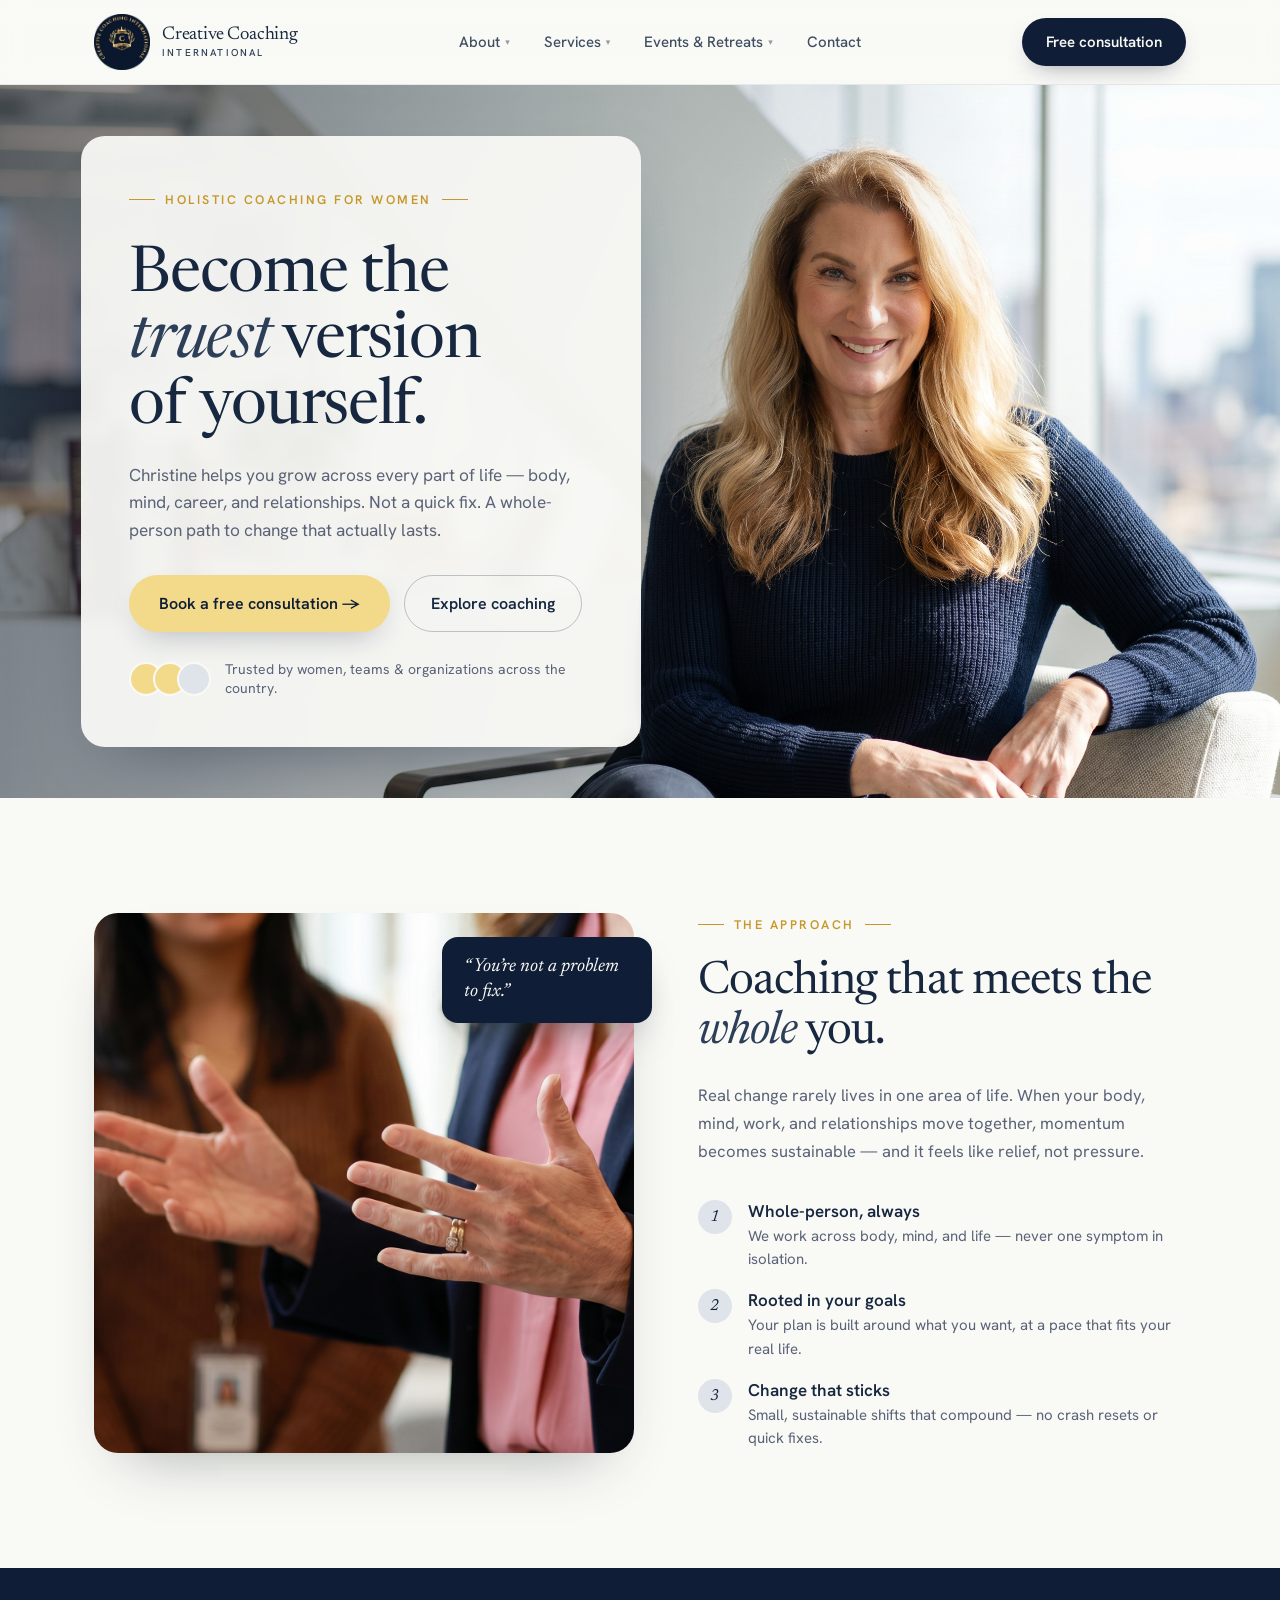
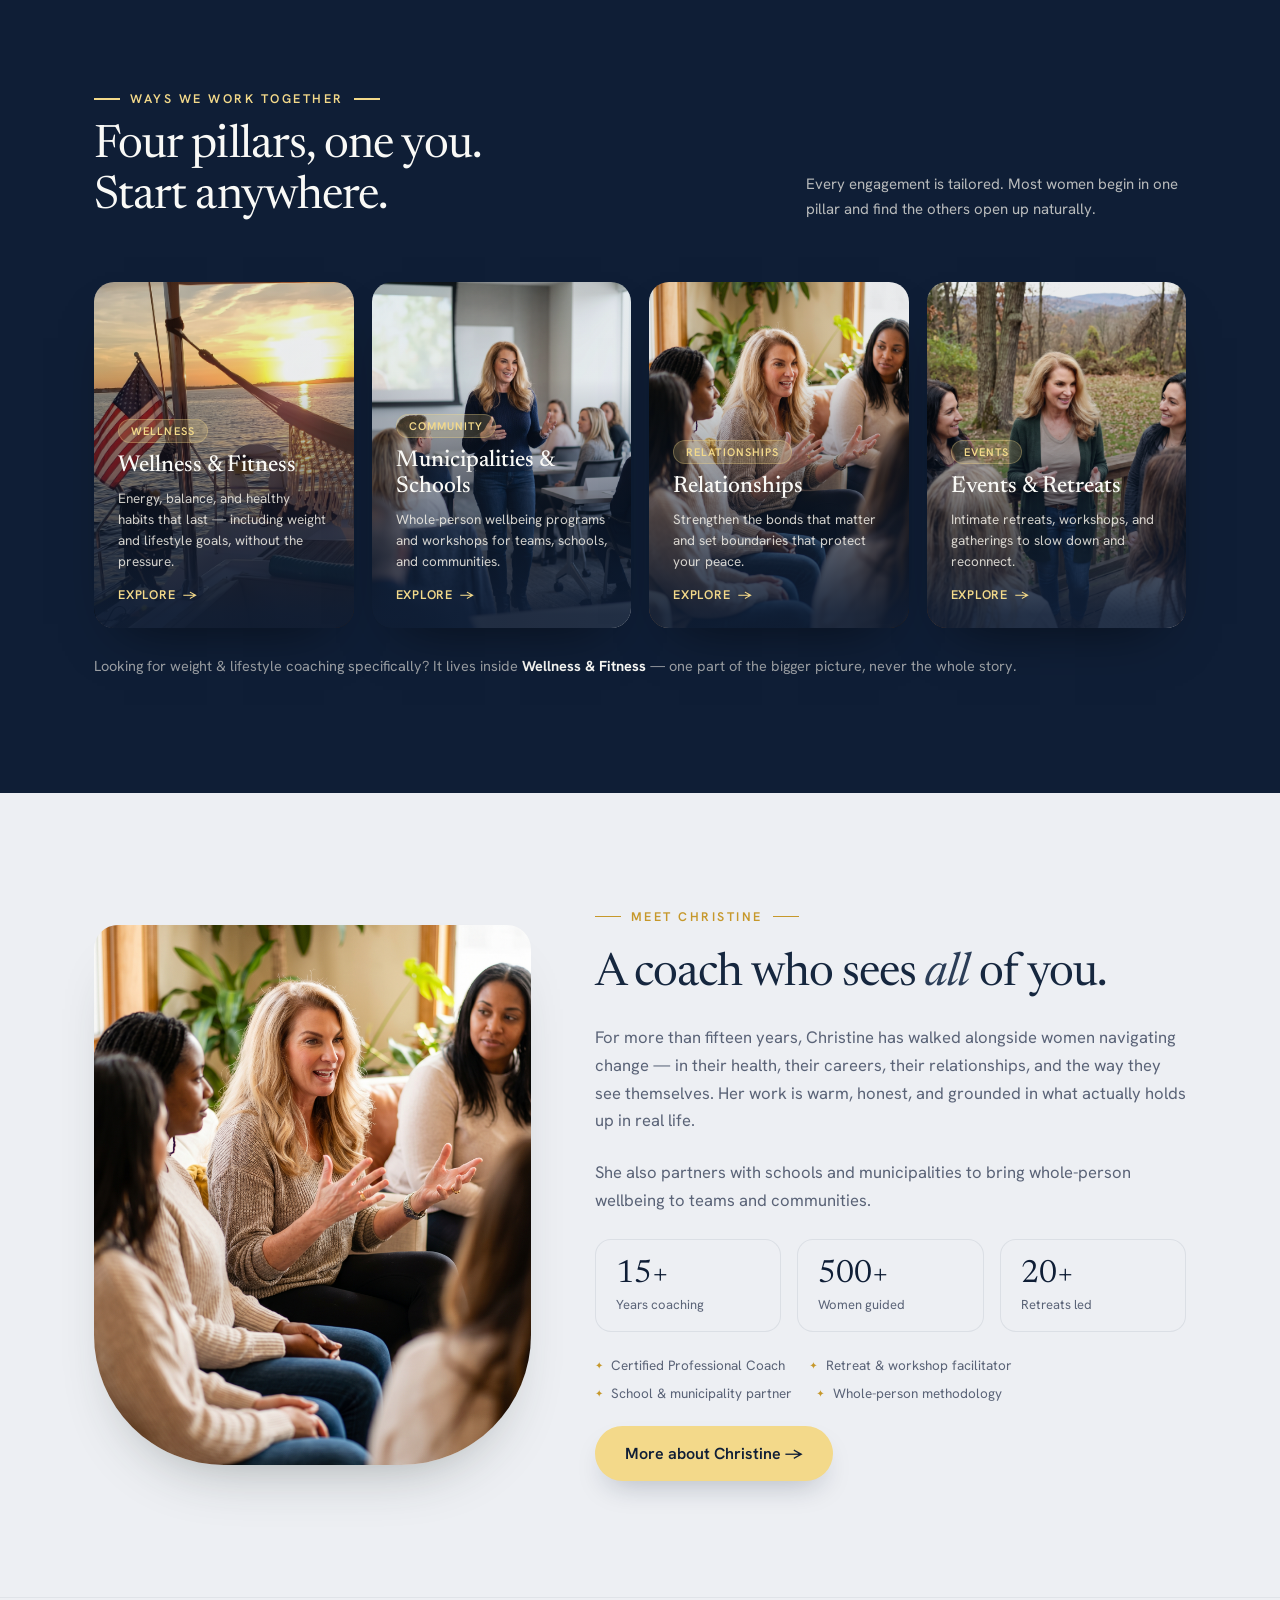
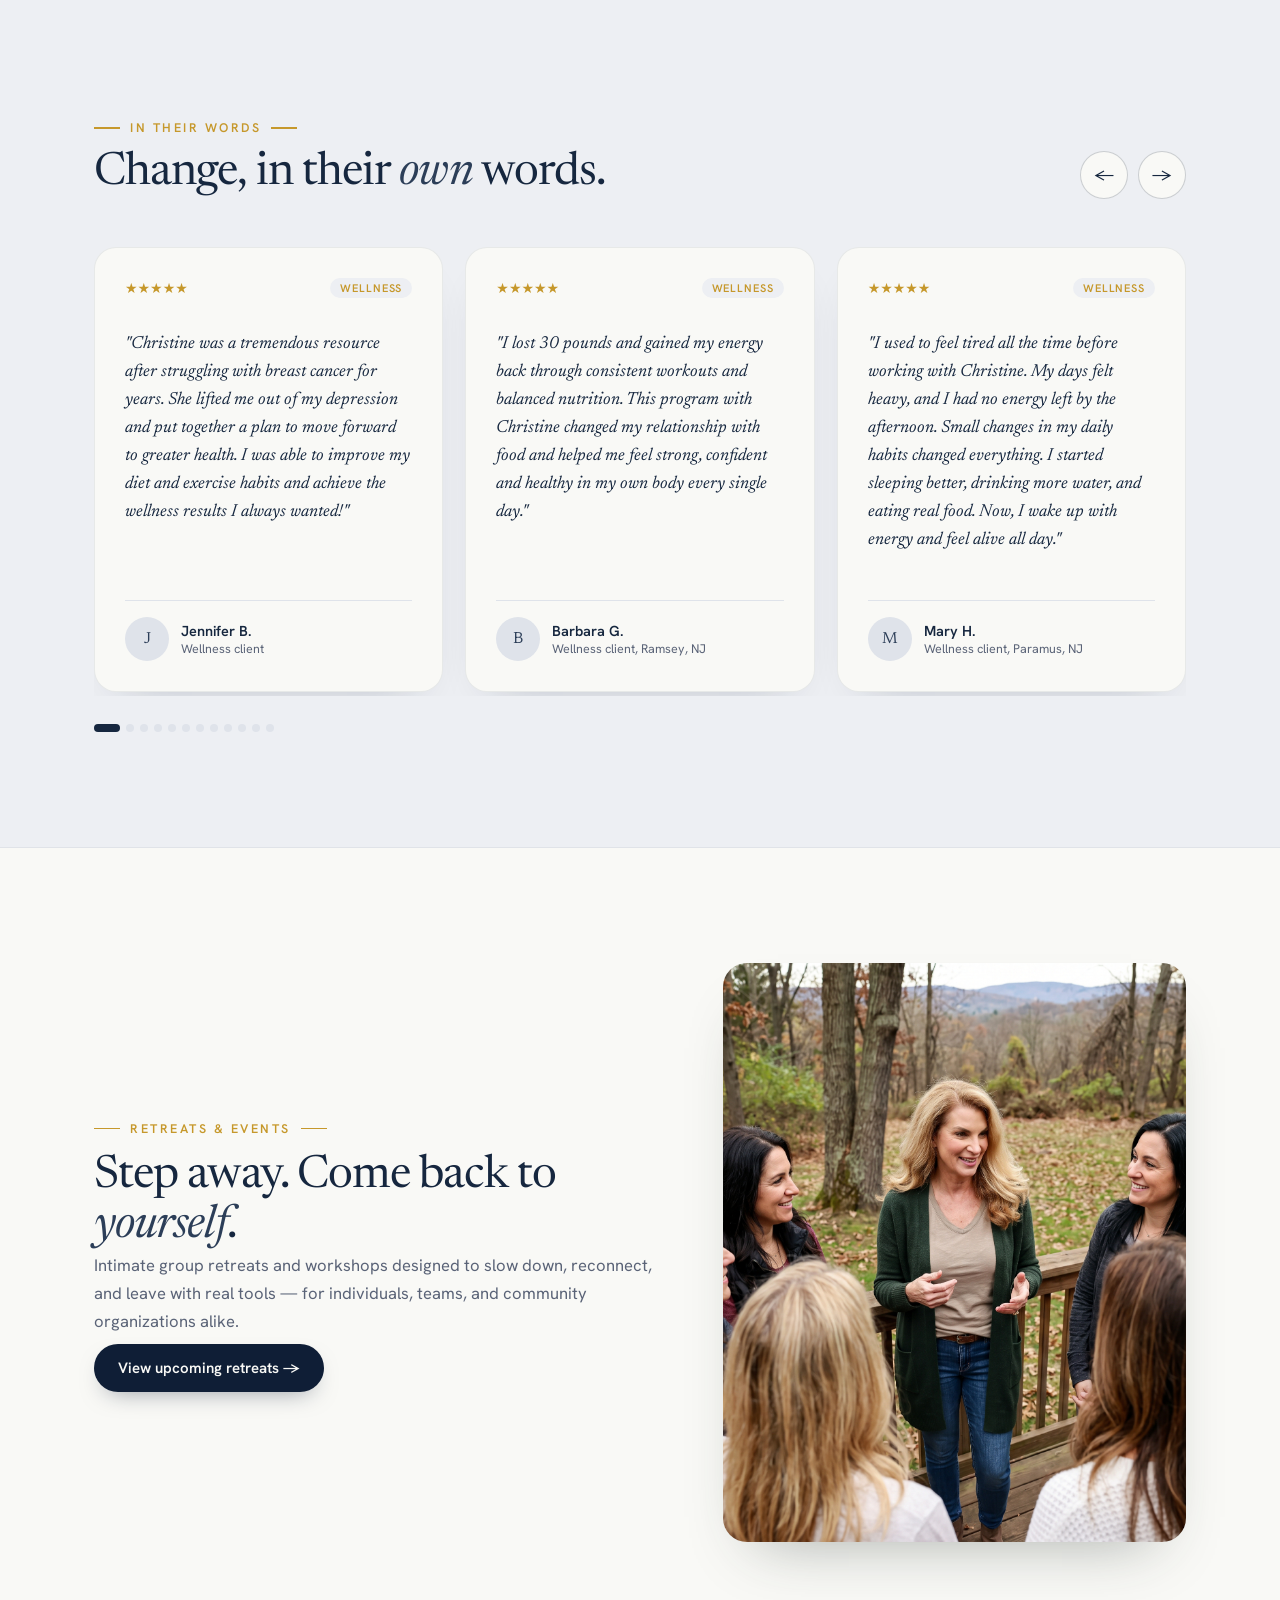
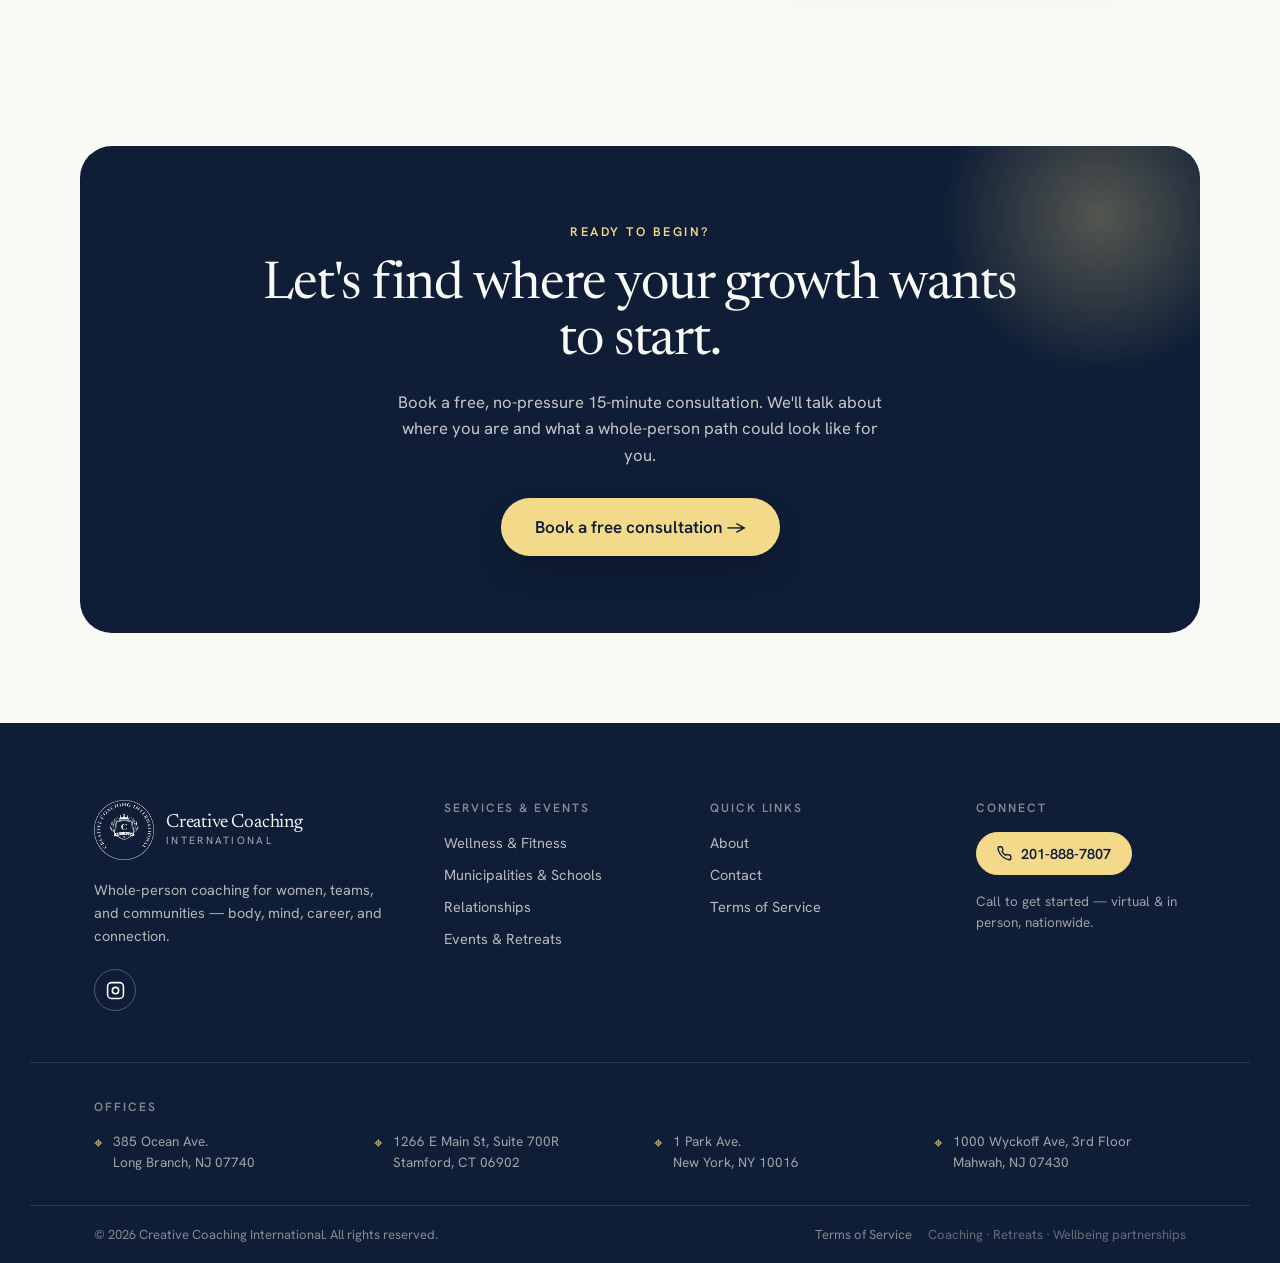
==== commit 9133ad02: "Disable testimonials links in index.html and added all testimonials to the carousel Comment out test" ====
--- a/index.html
+++ b/index.html
@@ -311,9 +311,9 @@
     </a>
     <nav class="site-header__nav" aria-label="Primary navigation">
       <div class="dropdown" role="none">
-        <button class="dropdown__toggle nav-link" aria-haspopup="true" aria-expanded="false">
+        <a href="about.html" class="dropdown__toggle nav-link" aria-haspopup="true" aria-expanded="false">
           About <span class="dropdown__arrow" aria-hidden="true">▾</span>
-        </button>
+        </a>
         <div class="dropdown__menu" role="menu">
           <a href="about.html#aboutus"  class="dropdown__item" role="menuitem">About Us</a>
           <a href="about.html#bio"      class="dropdown__item" role="menuitem">Bio</a>
@@ -322,9 +322,9 @@
         </div>
       </div>
       <div class="dropdown" role="none">
-        <button class="dropdown__toggle nav-link" aria-haspopup="true" aria-expanded="false">
+        <a href="index.html#services" class="dropdown__toggle nav-link" aria-haspopup="true" aria-expanded="false">
           Services <span class="dropdown__arrow" aria-hidden="true">▾</span>
-        </button>
+        </a>
         <div class="dropdown__menu" role="menu">
           <a href="wellness.html"       class="dropdown__item" role="menuitem">Wellness &amp; Fitness</a>
           <a href="schools.html"        class="dropdown__item" role="menuitem">Municipalities &amp; Schools</a>
@@ -332,9 +332,9 @@
         </div>
       </div>
       <div class="dropdown" role="none">
-        <button class="dropdown__toggle nav-link" aria-haspopup="true" aria-expanded="false">
+        <a href="events.html" class="dropdown__toggle nav-link" aria-haspopup="true" aria-expanded="false">
           Events &amp; Retreats <span class="dropdown__arrow" aria-hidden="true">▾</span>
-        </button>
+        </a>
         <div class="dropdown__menu" role="menu">
           <a href="events.html#retreats"  class="dropdown__item" role="menuitem">Retreats &amp; Workshops</a>
           <a href="events.html#book"      class="dropdown__item" role="menuitem">Book an Event</a>
@@ -342,7 +342,7 @@
           <a href="events.html#past"      class="dropdown__item" role="menuitem">Past Events</a>
         </div>
       </div>
-      <a href="testimonials.html" class="nav-link">Testimonials</a>
+     <!-- <a href="testimonials.html" class="nav-link">Testimonials</a>-->
       <a href="contact.html"      class="nav-link">Contact</a>
     </nav>
     <a href="contact.html" class="btn btn-dark site-header__cta">Free consultation</a>
@@ -359,14 +359,48 @@
     <button class="mobile-menu__close" id="mobileClose" aria-label="Close menu">&times;</button>
   </div>
   <nav class="mobile-menu__nav">
-    <a href="index.html"         class="mobile-menu__link">Home</a>
-    <a href="about.html"         class="mobile-menu__link">About</a>
-    <a href="wellness.html"      class="mobile-menu__sub">— Wellness &amp; Fitness</a>
-    <a href="schools.html"       class="mobile-menu__sub">— Municipalities &amp; Schools</a>
-    <a href="relationships.html" class="mobile-menu__sub">— Relationships</a>
-    <a href="events.html"        class="mobile-menu__link">Events &amp; Retreats</a>
-    <a href="testimonials.html"  class="mobile-menu__link">Testimonials</a>
-    <a href="contact.html"       class="mobile-menu__link">Contact</a>
+    <a href="index.html" class="mobile-menu__link">Home</a>
+
+    <div class="mobile-acc">
+      <div class="mobile-acc__row">
+        <a href="about.html" class="mobile-menu__link">About</a>
+        <button type="button" class="mobile-acc__toggle" aria-expanded="false" aria-label="Toggle About submenu">▾</button>
+      </div>
+      <div class="mobile-acc__panel">
+        <a href="about.html#aboutus" class="mobile-menu__sub">— About Us</a>
+        <a href="about.html#bio"     class="mobile-menu__sub">— Bio</a>
+        <a href="about.html#career"  class="mobile-menu__sub">— Career</a>
+        <a href="about.html#mission" class="mobile-menu__sub">— Mission</a>
+      </div>
+    </div>
+
+    <div class="mobile-acc">
+      <div class="mobile-acc__row">
+        <a href="index.html#services" class="mobile-menu__link">Services</a>
+        <button type="button" class="mobile-acc__toggle" aria-expanded="false" aria-label="Toggle Services submenu">▾</button>
+      </div>
+      <div class="mobile-acc__panel">
+        <a href="wellness.html"      class="mobile-menu__sub">— Wellness &amp; Fitness</a>
+        <a href="schools.html"       class="mobile-menu__sub">— Municipalities &amp; Schools</a>
+        <a href="relationships.html" class="mobile-menu__sub">— Relationships</a>
+      </div>
+    </div>
+
+    <div class="mobile-acc">
+      <div class="mobile-acc__row">
+        <a href="events.html" class="mobile-menu__link">Events &amp; Retreats</a>
+        <button type="button" class="mobile-acc__toggle" aria-expanded="false" aria-label="Toggle Events &amp; Retreats submenu">▾</button>
+      </div>
+      <div class="mobile-acc__panel">
+        <a href="events.html#retreats"  class="mobile-menu__sub">— Retreats &amp; Workshops</a>
+        <a href="events.html#book"      class="mobile-menu__sub">— Book an Event</a>
+        <a href="events.html#offerings" class="mobile-menu__sub">— Ways to Gather</a>
+        <a href="events.html#past"      class="mobile-menu__sub">— Past Events</a>
+      </div>
+    </div>
+
+    <!--<a href="testimonials.html" class="mobile-menu__link">Testimonials</a>-->
+    <a href="contact.html"      class="mobile-menu__link">Contact</a>
   </nav>
   <a href="contact.html" class="mobile-menu__cta">Book a free 15-min consultation</a>
 </div>
@@ -553,7 +587,7 @@
     <div class="tcar-wrap">
       <div class="tcar-track" id="tcarTrack" aria-live="polite">
 
-        <article class="tcar-card">
+     <article class="tcar-card">
           <div style="display:flex;align-items:center;justify-content:space-between;margin-bottom:14px;">
             <div class="tcar-stars" aria-label="5 stars">★★★★★</div>
             <span class="tcar-tag">Wellness</span>
@@ -571,6 +605,36 @@
         <article class="tcar-card">
           <div style="display:flex;align-items:center;justify-content:space-between;margin-bottom:14px;">
             <div class="tcar-stars" aria-label="5 stars">★★★★★</div>
+            <span class="tcar-tag">Wellness</span>
+          </div>
+          <blockquote class="tcar-quote">"I lost 30 pounds and gained my energy back through consistent workouts and balanced nutrition. This program with Christine changed my relationship with food and helped me feel strong, confident and healthy in my own body every single day."</blockquote>
+          <div class="tcar-footer">
+            <div class="tcar-avatar" aria-hidden="true">B</div>
+            <div>
+              <div class="tcar-name">Barbara G.</div>
+              <div class="tcar-role">Wellness client, Ramsey, NJ</div>
+            </div>
+          </div>
+        </article>
+
+        <article class="tcar-card">
+          <div style="display:flex;align-items:center;justify-content:space-between;margin-bottom:14px;">
+            <div class="tcar-stars" aria-label="5 stars">★★★★★</div>
+            <span class="tcar-tag">Wellness</span>
+          </div>
+          <blockquote class="tcar-quote">"I used to feel tired all the time before working with Christine. My days felt heavy, and I had no energy left by the afternoon. Small changes in my daily habits changed everything. I started sleeping better, drinking more water, and eating real food. Now, I wake up with energy and feel alive all day."</blockquote>
+          <div class="tcar-footer">
+            <div class="tcar-avatar" aria-hidden="true">M</div>
+            <div>
+              <div class="tcar-name">Mary H.</div>
+              <div class="tcar-role">Wellness client, Paramus, NJ</div>
+            </div>
+          </div>
+        </article>
+
+        <article class="tcar-card">
+          <div style="display:flex;align-items:center;justify-content:space-between;margin-bottom:14px;">
+            <div class="tcar-stars" aria-label="5 stars">★★★★★</div>
             <span class="tcar-tag">Relationships</span>
           </div>
           <blockquote class="tcar-quote">"After ending a 20 year marriage, Christine was a huge help in stabilizing my life. She gave me the tools and techniques to cope with the aftermath of divorce — compassionate and kind, always encouraging me to heal. I can't begin to thank her enough!"</blockquote>
@@ -613,12 +677,102 @@
           </div>
         </article>
 
+        <article class="tcar-card">
+          <div style="display:flex;align-items:center;justify-content:space-between;margin-bottom:14px;">
+            <div class="tcar-stars" aria-label="5 stars">★★★★★</div>
+            <span class="tcar-tag">Career</span>
+          </div>
+          <blockquote class="tcar-quote">"Working with Christine was a total game-changer for my career. I felt completely stuck in a mid-level role and was not sure how to take the next step. Through targeted strategy sessions and a complete resume overhaul, Christine gave me the confidence and tools to position myself as a leader."</blockquote>
+          <div class="tcar-footer">
+            <div class="tcar-avatar" aria-hidden="true">L</div>
+            <div>
+              <div class="tcar-name">Liz</div>
+              <div class="tcar-role">Career client, Wyckoff, NJ</div>
+            </div>
+          </div>
+        </article>        
+
+        <article class="tcar-card">
+          <div style="display:flex;align-items:center;justify-content:space-between;margin-bottom:14px;">
+            <div class="tcar-stars" aria-label="5 stars">★★★★★</div>
+            <span class="tcar-tag">Career</span>
+          </div>
+          <blockquote class="tcar-quote">"Investing in career coaching was the turning point for my professional life. After years of feeling unfulfilled, I wanted to switch industries but had no idea where to start or how to market myself. My coach Christine provided the objective guidance, strategy, and accountability I needed to successfully land a rewarding new role."</blockquote>
+          <div class="tcar-footer">
+            <div class="tcar-avatar" aria-hidden="true">A</div>
+            <div>
+              <div class="tcar-name">Amy W.</div>
+              <div class="tcar-role">Career client, Mahwah, NJ</div>
+            </div>
+          </div>
+        </article>       
+        
+        <article class="tcar-card">
+          <div style="display:flex;align-items:center;justify-content:space-between;margin-bottom:14px;">
+            <div class="tcar-stars" aria-label="5 stars">★★★★★</div>
+            <span class="tcar-tag">Business</span>
+          </div>
+          <blockquote class="tcar-quote">"Before working with Christine, I felt stuck working 60-hour weeks with flat revenue. She helped me fix my pricing, streamline my offers, and delegate tasks effectively. Within 6 months, my revenue grew by 40 percent and I finally got my personal life back. The clarity and accountability she provided changed everything for my company."</blockquote>
+          <div class="tcar-footer">
+            <div class="tcar-avatar" aria-hidden="true">A</div>
+            <div>
+              <div class="tcar-name">Allison M.</div>
+              <div class="tcar-role">Business client, Hackensack, NJ</div>
+            </div>
+          </div>
+        </article>  
+
+        <article class="tcar-card">
+          <div style="display:flex;align-items:center;justify-content:space-between;margin-bottom:14px;">
+            <div class="tcar-stars" aria-label="5 stars">★★★★★</div>
+            <span class="tcar-tag">Business</span>
+          </div>
+          <blockquote class="tcar-quote">"Business Coaching with Christine helped me break old habits and grow my company. I learned how to set clear goals, fix daily problems and lead my team with confidence. Revenue increased, and I finally feel in control of my future."</blockquote>
+          <div class="tcar-footer">
+            <div class="tcar-avatar" aria-hidden="true">J</div>
+            <div>
+              <div class="tcar-name">Jennifer A.</div>
+              <div class="tcar-role">Business client, Ridgewood, NJ</div>
+            </div>
+          </div>
+        </article>      
+
+        <article class="tcar-card">
+          <div style="display:flex;align-items:center;justify-content:space-between;margin-bottom:14px;">
+            <div class="tcar-stars" aria-label="5 stars">★★★★★</div>
+            <span class="tcar-tag">Educational</span>
+          </div>
+          <blockquote class="tcar-quote">"Working with this coaching program has been an absolute game-changer for both my education and my personal life. Before I started, I felt completely overwhelmed trying to balance my academic workload with my personal goals. I was constantly stressed, procrastinating and unsure of my direction. The dual focus on life and educational coaching changed everything. "</blockquote>
+          <div class="tcar-footer">
+            <div class="tcar-avatar" aria-hidden="true">M</div>
+            <div>
+              <div class="tcar-name">Melissa C.</div>
+              <div class="tcar-role">Student, Rochelle Park, NJ</div>
+            </div>
+          </div>
+        </article>        
+
+        <article class="tcar-card">
+          <div style="display:flex;align-items:center;justify-content:space-between;margin-bottom:14px;">
+            <div class="tcar-stars" aria-label="5 stars">★★★★★</div>
+            <span class="tcar-tag">Educational</span>
+          </div>
+          <blockquote class="tcar-quote">"Starting high school felt like drowning in a sea of deadlines, exams and social pressure. I was constantly stressed, procrastinating until midnight, and losing confidence in myself. That all changed when I started coaching. Christine's program didn't just teach me how to study; it taught me to live intentionally. "</blockquote>
+          <div class="tcar-footer">
+            <div class="tcar-avatar" aria-hidden="true">H</div>
+            <div>
+              <div class="tcar-name">Heather T.</div>
+              <div class="tcar-role">Student, Oakland, NJ</div>
+            </div>
+          </div>
+        </article>   
+
       </div>
     </div>
 
     <div class="tcar-controls" aria-label="Carousel controls">
       <div class="tcar-dots" id="tcarDots" role="group" aria-label="Testimonial pagination"></div>
-      <a href="testimonials.html" class="btn btn-outline" style="margin-left:auto;font-size:14px;padding:10px 20px;">Read all stories →</a>
+     <!-- <a href="testimonials.html" class="btn btn-outline" style="margin-left:auto;font-size:14px;padding:10px 20px;">Read all stories →</a> -->
     </div>
   </div>
 </section>
@@ -680,7 +834,7 @@
       <p class="site-footer__col-title">Quick Links</p>
       <ul class="site-footer__col-links">
         <li><a href="about.html"        class="site-footer__link">About</a></li>
-        <li><a href="testimonials.html" class="site-footer__link">Testimonials</a></li>
+       <!-- <li><a href="testimonials.html" class="site-footer__link">Testimonials</a></li>-->
         <li><a href="contact.html"      class="site-footer__link">Contact</a></li>
         <li><a href="terms.html"        class="site-footer__link">Terms of Service</a></li>
       </ul>
--- a/cci-styles.css
+++ b/cci-styles.css
@@ -259,13 +259,15 @@
   padding: 6px 2px;
   transition: opacity .15s, color .15s;
 }
-.dropdown__toggle:hover, .dropdown--open .dropdown__toggle { opacity: 1; color: var(--gold); }
+.dropdown__toggle:hover, .dropdown:focus-within .dropdown__toggle, .dropdown--open .dropdown__toggle { opacity: 1; color: var(--gold); }
 .dropdown__arrow {
   font-size: 9px;
   line-height: 1;
   transition: transform .18s;
   opacity: .55;
 }
+.dropdown:hover .dropdown__arrow,
+.dropdown:focus-within .dropdown__arrow,
 .dropdown--open .dropdown__arrow { transform: rotate(180deg); }
 .dropdown__menu {
   position: absolute;
@@ -287,7 +289,16 @@
   transition: opacity .18s ease, transform .18s ease, visibility .18s;
   z-index: 90;
 }
+.dropdown__menu::before {
+  content: "";
+  position: absolute;
+  top: -8px;
+  left: 0;
+  right: 0;
+  height: 8px;
+}
 .dropdown:hover .dropdown__menu,
+.dropdown:focus-within .dropdown__menu,
 .dropdown--open .dropdown__menu {
   opacity: 1;
   visibility: visible;
@@ -383,6 +394,7 @@
 }
 .mobile-menu__link:hover { color: var(--gold); }
 .mobile-menu__sub {
+  display: block;
   font-family: var(--sans);
   font-size: 15px;
   color: var(--muted);
@@ -391,6 +403,39 @@
   transition: color .15s;
 }
 .mobile-menu__sub:hover { color: var(--gold); }
+.mobile-acc { border-bottom: 1px solid rgba(22,39,63,.08); }
+.mobile-acc__row {
+  display: flex;
+  align-items: center;
+  justify-content: space-between;
+  gap: 12px;
+}
+.mobile-acc__row .mobile-menu__link {
+  flex: 1;
+  border-bottom: none;
+}
+.mobile-acc__toggle {
+  flex-shrink: 0;
+  width: 44px;
+  height: 44px;
+  border: none;
+  background: none;
+  color: var(--ink);
+  font-size: 16px;
+  cursor: pointer;
+  display: flex;
+  align-items: center;
+  justify-content: center;
+  transition: transform .2s;
+}
+.mobile-acc.is-open .mobile-acc__toggle { transform: rotate(180deg); }
+.mobile-acc__panel {
+  max-height: 0;
+  overflow: hidden;
+  transition: max-height .25s ease;
+}
+.mobile-acc.is-open .mobile-acc__panel { max-height: 320px; }
+.mobile-acc__panel .mobile-menu__sub:last-child { border-bottom: none; }
 .mobile-menu__cta {
   margin-top: 32px;
   text-align: center;
@@ -614,10 +659,12 @@
 
 /* === CTA BAND === */
 .cta-band {
+  width: calc(100% - clamp(32px, 10vw, 128px));
+  max-width: 1120px;
   background: var(--forest);
   border-radius: 32px;
-  margin: 0 clamp(16px, 4vw, 48px) clamp(56px, 8vw, 100px);
-  padding: clamp(48px, 7vw, 80px) clamp(24px, 5vw, 80px);
+  margin: clamp(48px, 7vw, 96px) auto;
+  padding: clamp(44px, 6vw, 80px) clamp(28px, 5vw, 72px);
   text-align: center;
   position: relative;
   overflow: hidden;
@@ -1113,7 +1160,24 @@
 }
 .lightbox-close:hover { background: rgba(249,249,246,.25); }
 
+.test-grid { display:grid; grid-template-columns:repeat(3,1fr); gap:20px; }
+.test-card { background:var(--cream); border:1px solid rgba(22,39,63,.07); border-radius:20px; padding:28px; display:flex; flex-direction:column; gap:12px; }
+.test-card__tag { display:inline-block; font-size:11px; text-transform:uppercase; letter-spacing:.18em; font-weight:600; color:var(--muted); background:var(--sand); border-radius:999px; padding:4px 10px; align-self:flex-start; }
+.test-card__quote { font-size:15px; line-height:1.7; color:var(--ink); font-style:italic; flex:1; }
+.test-card__footer { display:flex; align-items:center; gap:12px; border-top:1px solid rgba(22,39,63,.06); padding-top:14px; }
+.test-card__avatar { width:36px; height:36px; border-radius:50%; background:var(--forest); color:var(--cream); display:flex; align-items:center; justify-content:center; font-size:13px; font-weight:600; flex-shrink:0; }
+.test-card__name { font-size:14px; font-weight:600; color:var(--forest); }
+.test-card__role { font-size:12px; color:var(--muted); }
+.stats-strip { background:var(--forest); padding:clamp(40px,5vw,64px) clamp(16px,4vw,64px); }
+.stats-strip__inner { max-width:1220px; margin:0 auto; display:flex; justify-content:center; gap:clamp(32px,6vw,80px); }
+.stats-strip__item { text-align:center; }
+.stats-strip__num { font-family:var(--serif); font-size:clamp(36px,5vw,52px); font-weight:400; color:var(--clay2); line-height:1; }
+.stats-strip__label { font-size:14px; color:rgba(250,246,238,.6); margin-top:6px; }
+
+
 /* === RESPONSIVE === */
+@media (max-width:960px) { .test-grid { grid-template-columns:repeat(2,1fr); } }
+@media (max-width:600px) { .test-grid { grid-template-columns:1fr; } .stats-strip__inner { flex-direction:column; gap:28px; } }
 @media (max-width: 1024px) {
   .site-footer__top {
     grid-template-columns: 1fr 1fr;
@@ -1132,5 +1196,4 @@
   .site-footer__top {
     grid-template-columns: 1fr;
   }
-  .cta-band { border-radius: 20px; margin-inline: 12px; }
-}
+}
